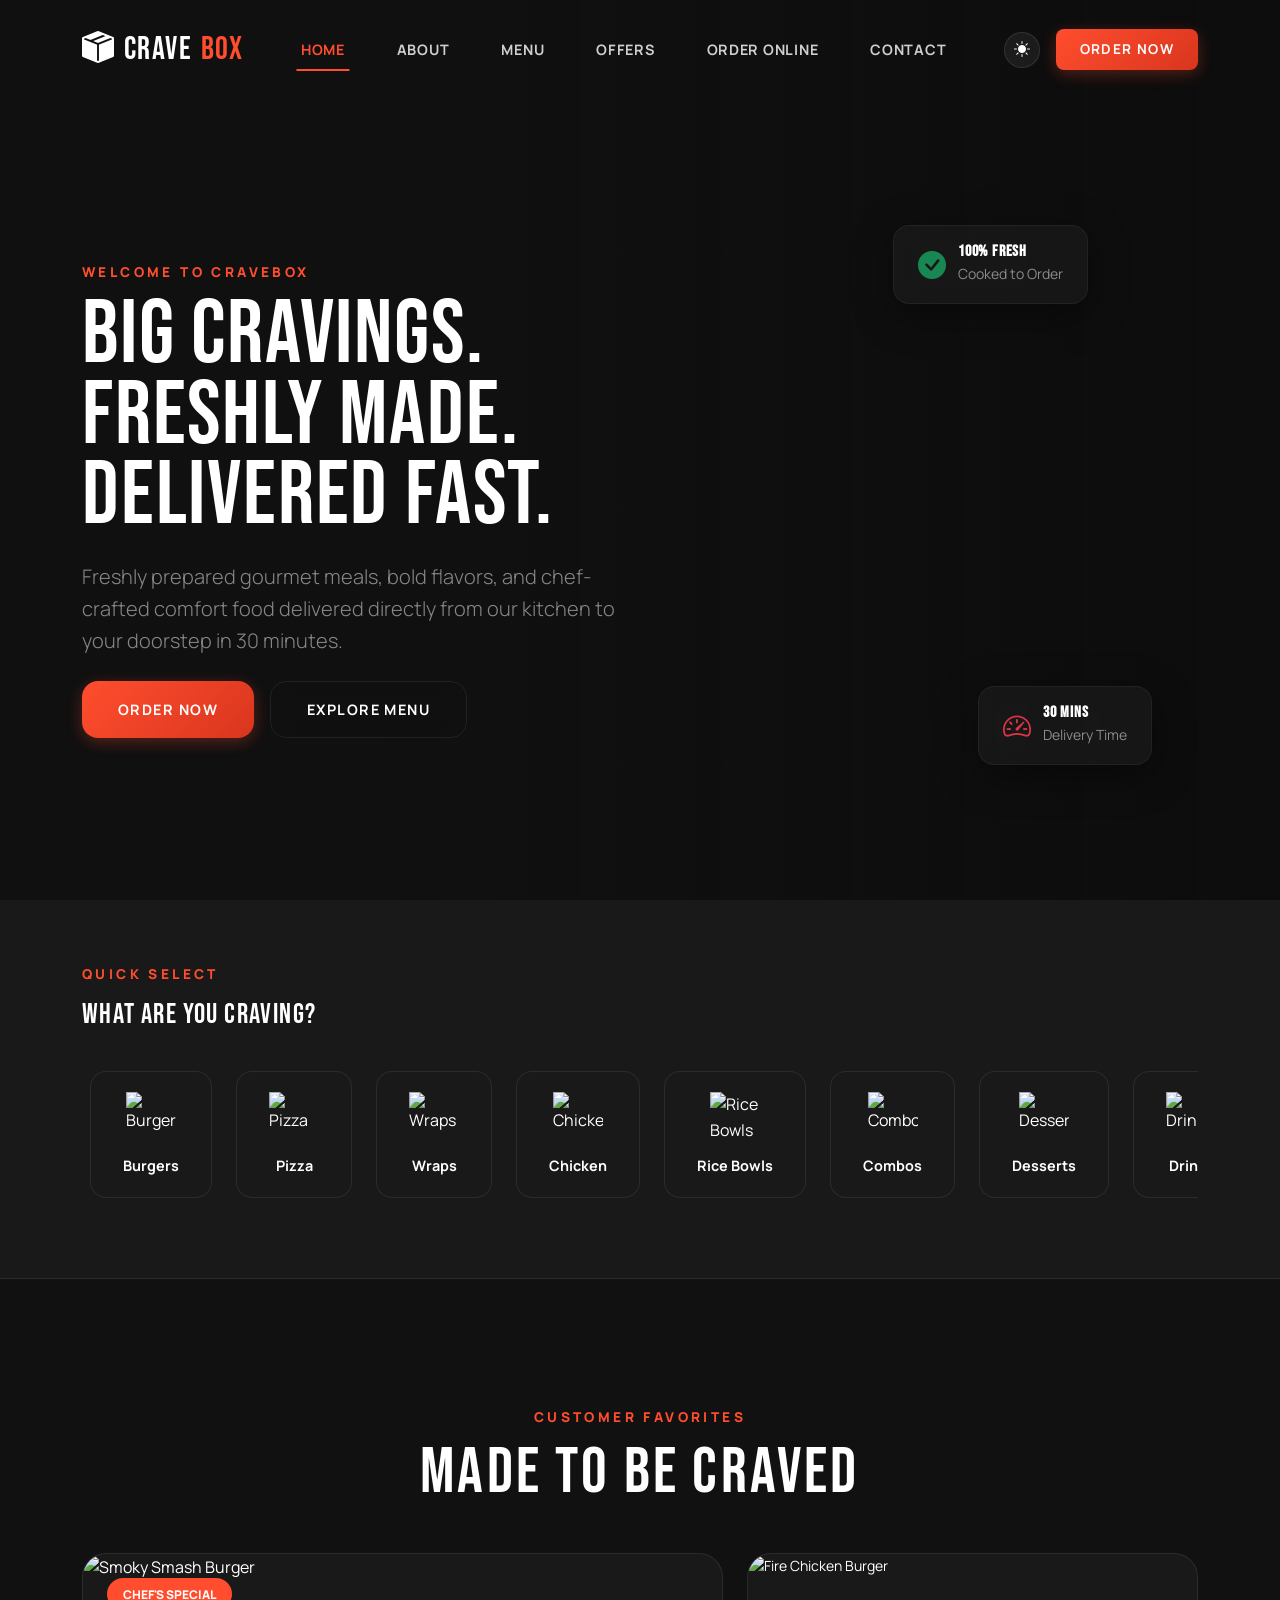
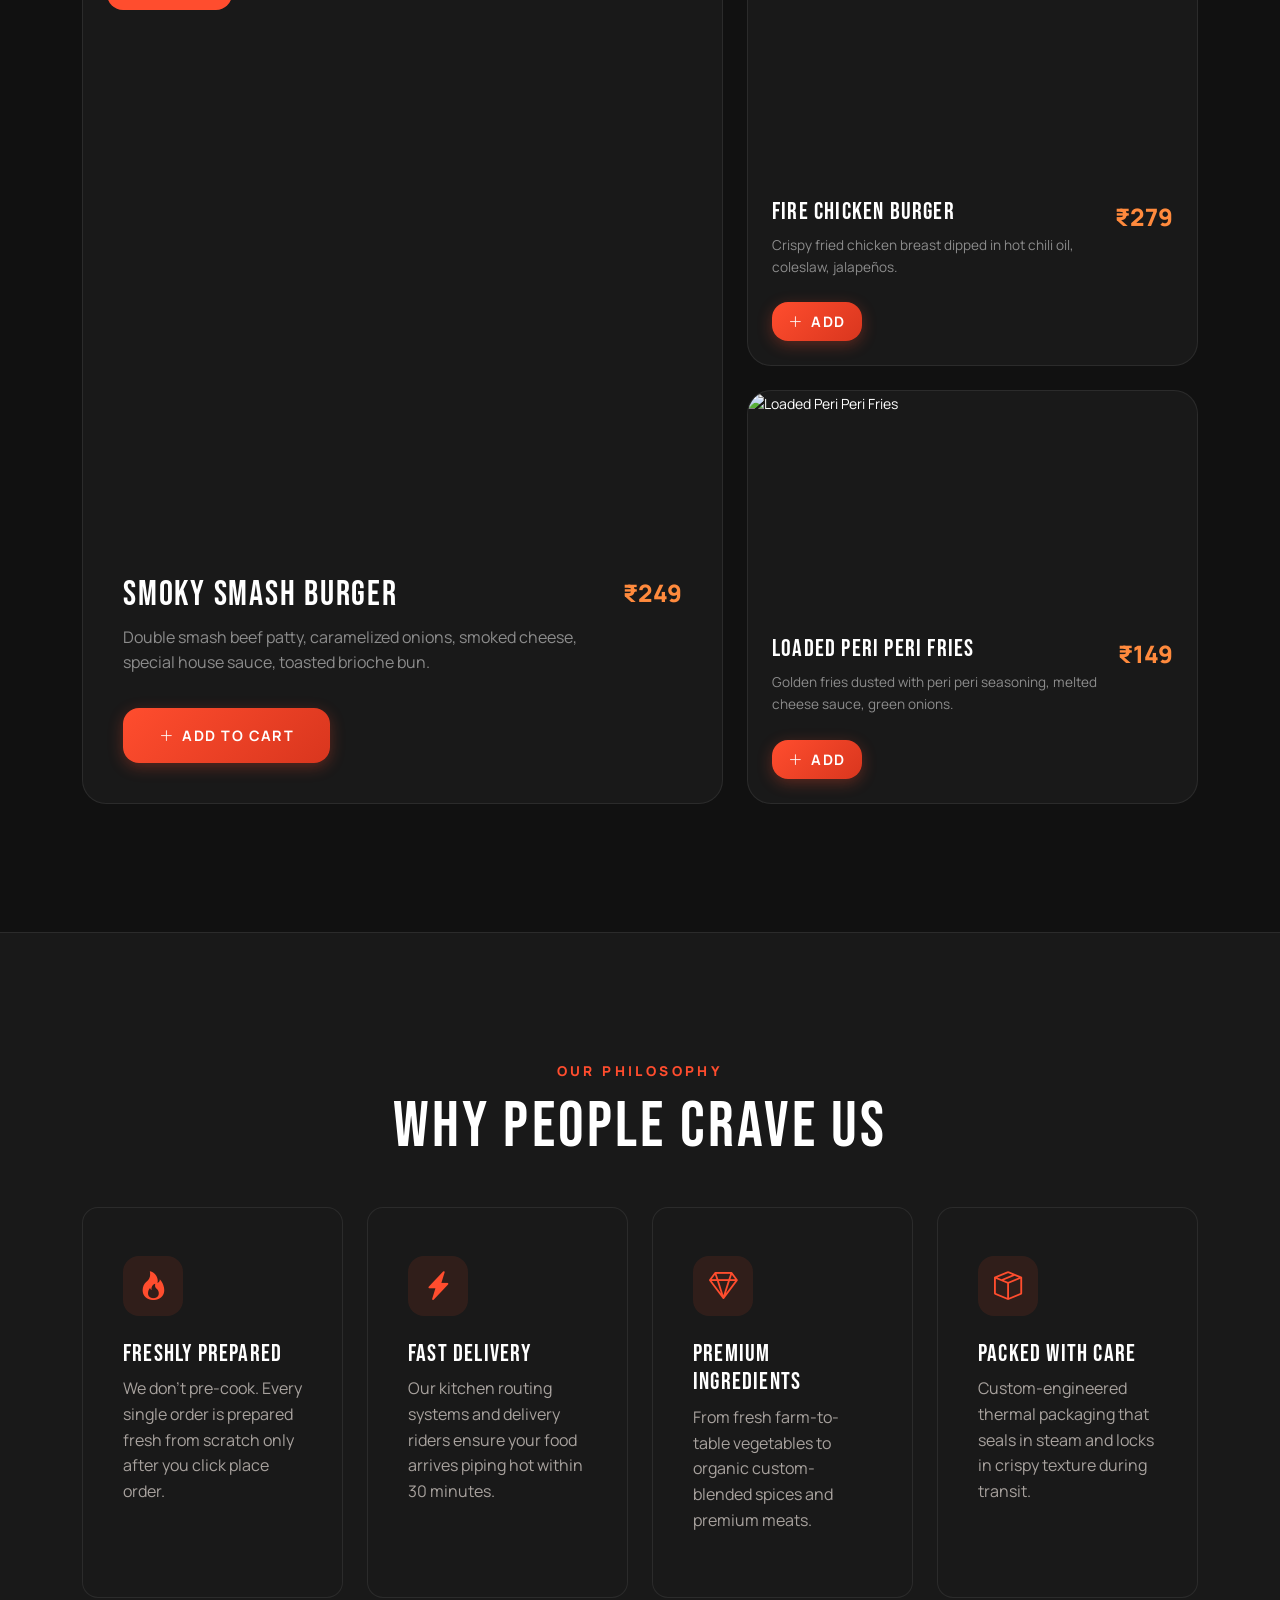
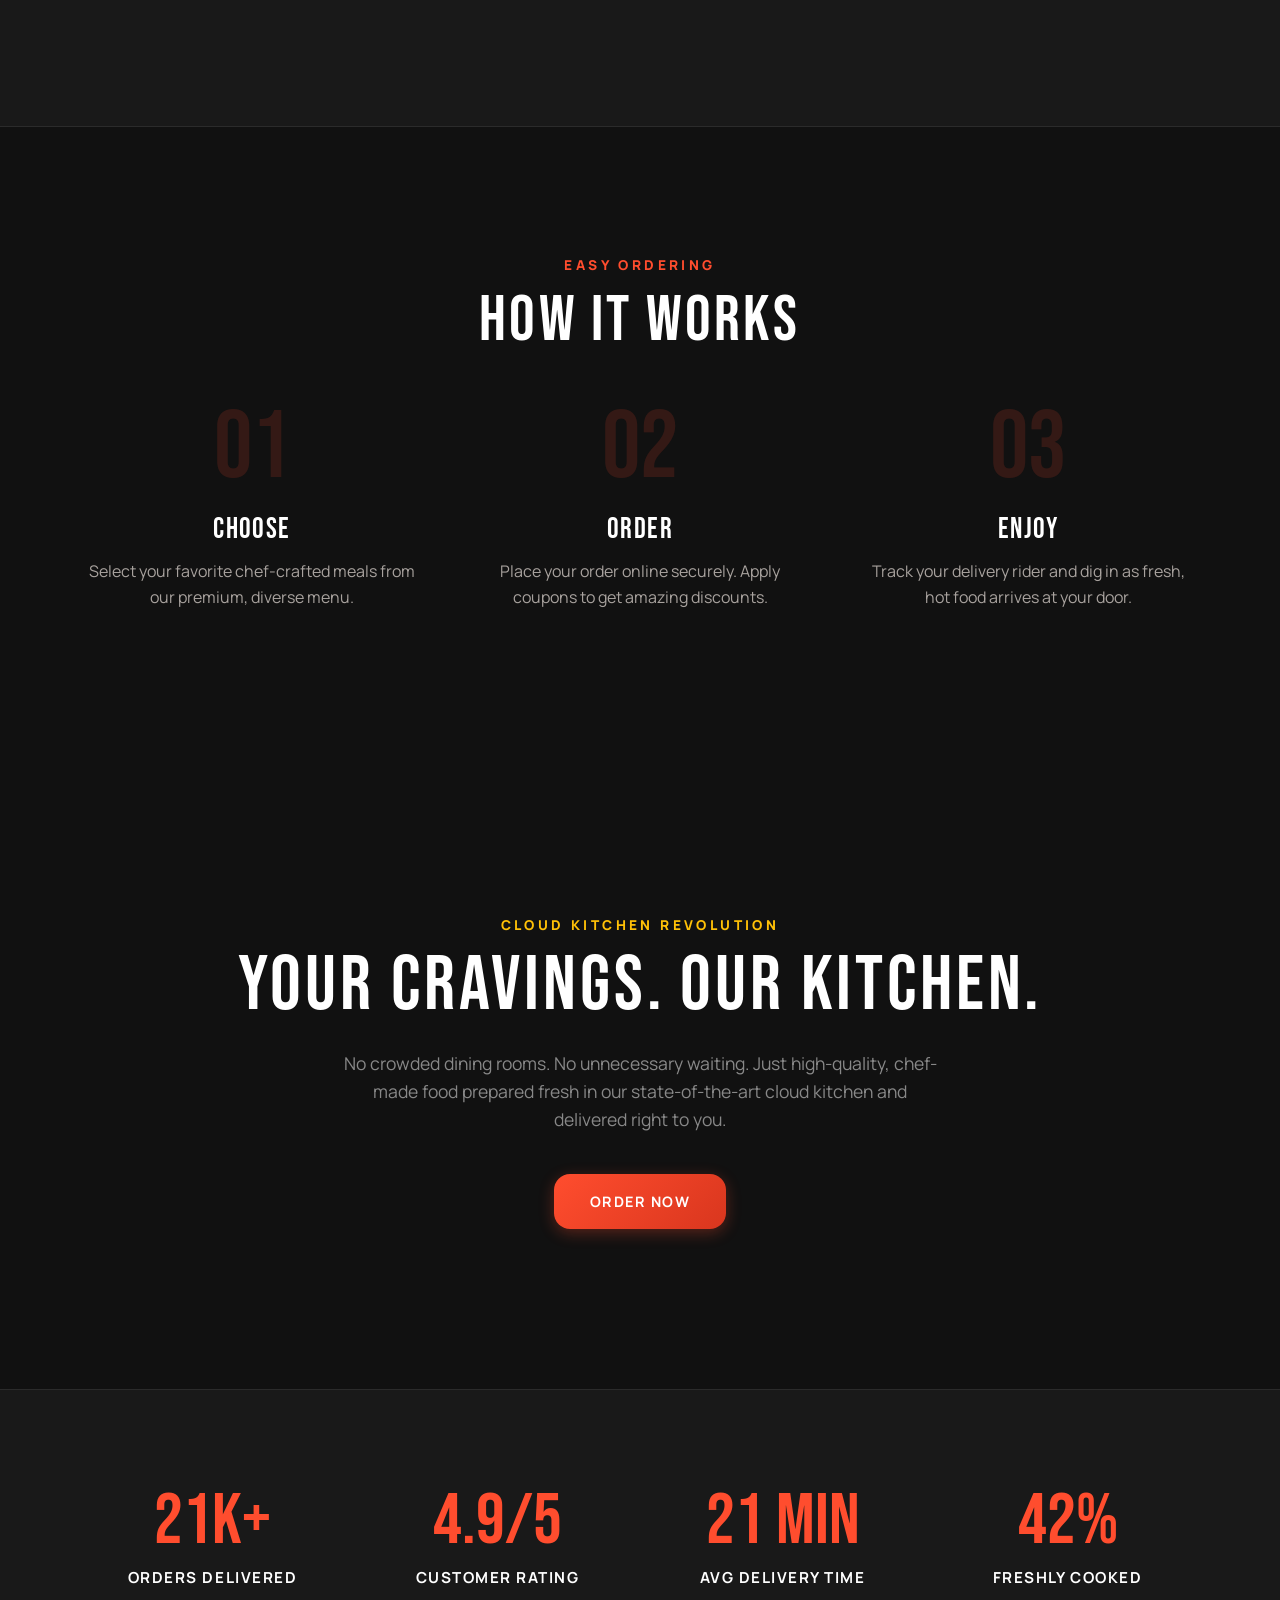
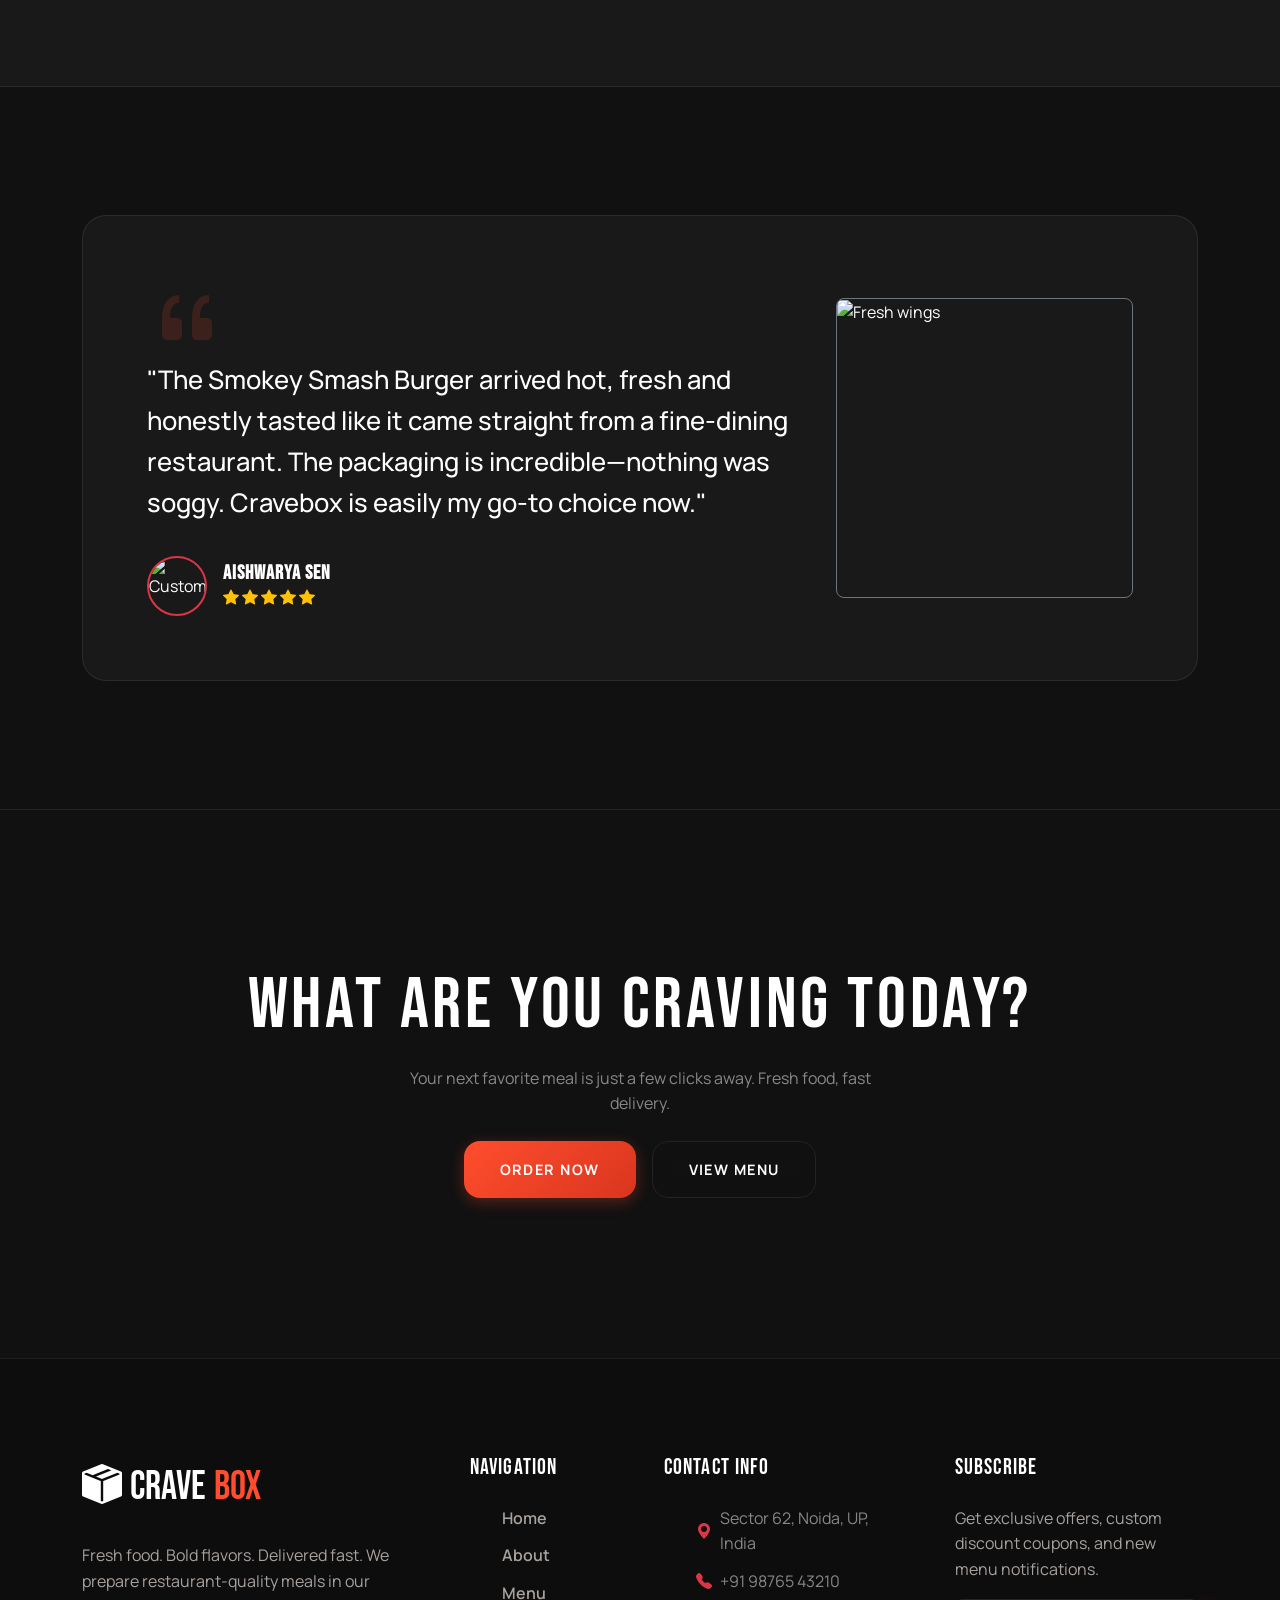
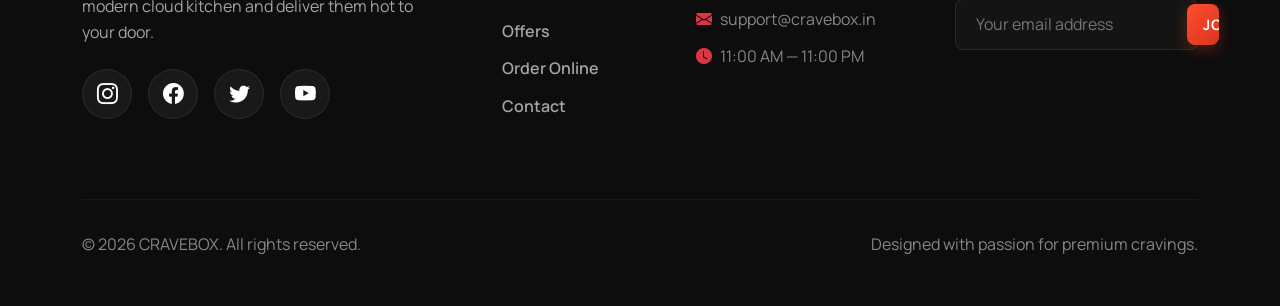
==== index.html @ debc44a4 "Initial commit - Premium Cloud Kitchen Website (Cravebox)" ====
<!DOCTYPE html>
<html lang="en">
<head>
  <meta charset="UTF-8">
  <meta name="viewport" content="width=device-width, initial-scale=1.0">
  <!-- SEO Tags -->
  <title>CRAVEBOX — Fresh Food. Fast Delivery.</title>
  <meta name="description" content="Premium Cloud Kitchen delivering restaurant-quality fresh burgers, pizza, wraps, rice bowls and desserts straight to your doorstep. Hot, fast, and satisfying.">
  <meta property="og:title" content="CRAVEBOX — Fresh Food. Fast Delivery.">
  <meta property="og:description" content="Gourmet comfort food freshly prepared in our cloud kitchen and delivered fast.">
  <meta property="og:type" content="website">

  <!-- Bootstrap 5 & Icons -->
  <link href="https://cdn.jsdelivr.net/npm/bootstrap@5.3.0/dist/css/bootstrap.min.css" rel="stylesheet">
  <link href="https://cdn.jsdelivr.net/npm/bootstrap-icons@1.10.5/font/bootstrap-icons.css" rel="stylesheet">

  <!-- Custom CSS -->
  <link rel="stylesheet" href="assets/css/style.css">
</head>
<body>

  <!-- Sticky Header -->
  <nav class="crave-navbar">
    <div class="container d-flex align-items-center justify-content-between">
      <a href="index.html" class="navbar-brand">
        <i class="bi bi-box-seam-fill"></i> CRAVE<span>BOX</span>
      </a>

      <!-- Desktop Nav -->
      <div class="nav-links-desktop d-none d-lg-flex align-items-center gap-4">
        <a href="index.html" class="nav-link active">Home</a>
        <a href="about.html" class="nav-link">About</a>
        <a href="menu.html" class="nav-link">Menu</a>
        <a href="offers.html" class="nav-link">Offers</a>
        <a href="orders.html" class="nav-link">Order Online</a>
        <a href="contact.html" class="nav-link">Contact</a>
      </div>

      <!-- Right Action CTA & Controls -->
      <div class="d-none d-lg-flex align-items-center gap-3">
        <div class="controls-container">
          <button class="control-btn theme-toggle-btn" title="Toggle Theme"><i class="bi bi-sun-fill"></i></button>
        </div>
        <a href="orders.html" class="btn-crave btn-crave-primary py-2 px-4">
          ORDER NOW <span class="badge bg-white text-danger ms-2 desktop-cart-count" style="display:none; font-size:0.75rem;">0</span>
        </a>
      </div>

      <!-- Hamburger Button (Mobile) -->
      <button class="hamburger-btn" aria-label="Toggle Menu">
        <i class="bi bi-list"></i>
      </button>
    </div>
  </nav>

  <!-- Mobile Offcanvas Menu -->
  <div class="crave-offcanvas">
    <div class="crave-offcanvas-header">
      <a href="index.html" class="navbar-brand">
        <i class="bi bi-box-seam-fill"></i> CRAVE<span>BOX</span>
      </a>
      <button class="crave-offcanvas-close"><i class="bi bi-x-lg"></i></button>
    </div>
    <ul class="crave-offcanvas-nav">
      <li><a href="index.html" class="nav-link active">Home</a></li>
      <li><a href="about.html" class="nav-link">About</a></li>
      <li><a href="menu.html" class="nav-link">Menu</a></li>
      <li><a href="offers.html" class="nav-link">Offers</a></li>
      <li><a href="orders.html" class="nav-link">Order Online</a></li>
      <li><a href="contact.html" class="nav-link">Contact</a></li>
    </ul>
    <div class="crave-offcanvas-footer">
      <div class="controls-container justify-content-center">
        <button class="control-btn theme-toggle-btn"><i class="bi bi-sun-fill"></i></button>
      </div>
      <a href="orders.html" class="btn-crave btn-crave-primary w-100 text-center justify-content-center">ORDER NOW</a>
    </div>
  </div>

  <!-- Hero Section -->
  <section class="hero-section">
    <div class="hero-bg" style="background-image: url('https://images.unsplash.com/photo-1504674900247-0877df9cc836?auto=format&fit=crop&w=1600&q=80');"></div>
    <div class="hero-overlay"></div>
    <div class="container hero-content">
      <div class="row align-items-center">
        <div class="col-lg-7 text-start">
          <span class="eyebrow fade-up-element animated">Welcome to Cravebox</span>
          <h1 class="hero-title text-white fade-up-element animated" style="animation-delay: 0.1s;">
            BIG CRAVINGS.<br>FRESHLY MADE.<br>DELIVERED FAST.
          </h1>
          <p class="lead text-white-50 my-4 fade-up-element animated" style="max-width: 550px; animation-delay: 0.2s;">
            Freshly prepared gourmet meals, bold flavors, and chef-crafted comfort food delivered directly from our kitchen to your doorstep in 30 minutes.
          </p>
          <div class="d-flex flex-wrap gap-3 fade-up-element animated" style="animation-delay: 0.3s;">
            <a href="orders.html" class="btn-crave btn-crave-primary">ORDER NOW</a>
            <a href="menu.html" class="btn-crave btn-crave-secondary">EXPLORE MENU</a>
          </div>
        </div>
      </div>
    </div>

    <!-- Floating Badges -->
    <div class="floating-badge badge-delivery d-none d-md-flex">
      <i class="bi bi-speedometer2 text-danger fs-3"></i>
      <div>
        <h6 class="m-0 text-white fw-bold">30 MINS</h6>
        <small class="text-white-50">Delivery Time</small>
      </div>
    </div>
    <div class="floating-badge badge-order d-none d-md-flex">
      <i class="bi bi-check-circle-fill text-success fs-3"></i>
      <div>
        <h6 class="m-0 text-white fw-bold">100% FRESH</h6>
        <small class="text-white-50">Cooked to Order</small>
      </div>
    </div>
  </section>

  <!-- Quick Order Categories -->
  <section class="category-section">
    <div class="container">
      <div class="d-flex justify-content-between align-items-end mb-4">
        <div>
          <span class="eyebrow">Quick Select</span>
          <h2 class="h3 m-0">What are you craving?</h2>
        </div>
      </div>
      <div class="category-scroll">
        <a href="menu.html" class="category-card">
          <img src="https://images.unsplash.com/photo-1568901346375-23c9450c58cd?auto=format&fit=crop&w=80&h=80&q=80" alt="Burgers">
          <span>Burgers</span>
        </a>
        <a href="menu.html" class="category-card">
          <img src="https://images.unsplash.com/photo-1513104890138-7c749659a591?auto=format&fit=crop&w=80&h=80&q=80" alt="Pizza">
          <span>Pizza</span>
        </a>
        <a href="menu.html" class="category-card">
          <img src="https://images.unsplash.com/photo-1626700051175-6518c4793f4f?auto=format&fit=crop&w=80&h=80&q=80" alt="Wraps">
          <span>Wraps</span>
        </a>
        <a href="menu.html" class="category-card">
          <img src="https://images.unsplash.com/photo-1626082927389-6cd097cdc6ec?auto=format&fit=crop&w=80&h=80&q=80" alt="Chicken">
          <span>Chicken</span>
        </a>
        <a href="menu.html" class="category-card">
          <img src="https://images.unsplash.com/photo-1512621776951-a57141f2eefd?auto=format&fit=crop&w=80&h=80&q=80" alt="Rice Bowls">
          <span>Rice Bowls</span>
        </a>
        <a href="menu.html" class="category-card">
          <img src="https://images.unsplash.com/photo-1606787366850-de6330128bfc?auto=format&fit=crop&w=80&h=80&q=80" alt="Combos">
          <span>Combos</span>
        </a>
        <a href="menu.html" class="category-card">
          <img src="https://images.unsplash.com/photo-1606313564200-e75d5e30476c?auto=format&fit=crop&w=80&h=80&q=80" alt="Desserts">
          <span>Desserts</span>
        </a>
        <a href="menu.html" class="category-card">
          <img src="https://images.unsplash.com/photo-1513558161293-cdaf765ed2fd?auto=format&fit=crop&w=80&h=80&q=80" alt="Drinks">
          <span>Drinks</span>
        </a>
      </div>
    </div>
  </section>

  <!-- Signature Picks (Asymmetric Layout) -->
  <section class="editorial-section">
    <div class="container">
      <div class="text-center mb-5">
        <span class="eyebrow">Customer Favorites</span>
        <h2 class="section-title">MADE TO BE CRAVED</h2>
      </div>

      <div class="row g-4 align-items-stretch">
        <!-- Asymmetric Large Item -->
        <div class="col-lg-7">
          <div class="featured-card featured-card-large fade-up-element">
            <span class="featured-badge">Chef's Special</span>
            <div class="featured-card-img-wrapper">
              <img src="https://images.unsplash.com/photo-1568901346375-23c9450c58cd?auto=format&fit=crop&w=1000&q=80" alt="Smoky Smash Burger">
            </div>
            <div class="featured-card-content">
              <div class="d-flex justify-content-between align-items-start">
                <div>
                  <h3 class="featured-card-title text-white">Smoky Smash Burger</h3>
                  <p class="text-white-50">Double smash beef patty, caramelized onions, smoked cheese, special house sauce, toasted brioche bun.</p>
                </div>
                <div class="featured-card-price text-end">₹249</div>
              </div>
              <button onclick="addToCart('smash-burger', 'Smoky Smash Burger', 249, 'https://images.unsplash.com/photo-1568901346375-23c9450c58cd?auto=format&fit=crop&w=150&q=80')" class="btn-crave btn-crave-primary mt-3 btn-add-cart" data-id="smash-burger">
                <i class="bi bi-plus-lg"></i> ADD TO CART
              </button>
            </div>
          </div>
        </div>

        <!-- Two Smaller Items side column -->
        <div class="col-lg-5 d-flex flex-column gap-4">
          <!-- Item 2 -->
          <div class="featured-card fade-up-element">
            <div class="featured-card-img-wrapper small">
              <img src="https://images.unsplash.com/photo-1625813506062-0aeb1d7a094b?auto=format&fit=crop&w=600&q=80" alt="Fire Chicken Burger">
            </div>
            <div class="featured-card-content small">
              <div class="d-flex justify-content-between align-items-start">
                <div>
                  <h4 class="featured-card-title text-white fs-4">Fire Chicken Burger</h4>
                  <p class="text-white-50" style="font-size: 0.85rem;">Crispy fried chicken breast dipped in hot chili oil, coleslaw, jalapeños.</p>
                </div>
                <div class="featured-card-price">₹279</div>
              </div>
              <button onclick="addToCart('fire-burger', 'Fire Chicken Burger', 279, 'https://images.unsplash.com/photo-1625813506062-0aeb1d7a094b?auto=format&fit=crop&w=150&q=80')" class="btn-crave btn-crave-primary mt-2 py-2 px-3 btn-add-cart" data-id="fire-burger">
                <i class="bi bi-plus-lg"></i> ADD
              </button>
            </div>
          </div>

          <!-- Item 3 -->
          <div class="featured-card fade-up-element">
            <div class="featured-card-img-wrapper small">
              <img src="https://images.unsplash.com/photo-1573080496219-bb080dd4f877?auto=format&fit=crop&w=600&q=80" alt="Loaded Peri Peri Fries">
            </div>
            <div class="featured-card-content small">
              <div class="d-flex justify-content-between align-items-start">
                <div>
                  <h4 class="featured-card-title text-white fs-4">Loaded Peri Peri Fries</h4>
                  <p class="text-white-50" style="font-size: 0.85rem;">Golden fries dusted with peri peri seasoning, melted cheese sauce, green onions.</p>
                </div>
                <div class="featured-card-price">₹149</div>
              </div>
              <button onclick="addToCart('peri-fries', 'Loaded Peri Peri Fries', 149, 'https://images.unsplash.com/photo-1573080496219-bb080dd4f877?auto=format&fit=crop&w=150&q=80')" class="btn-crave btn-crave-primary mt-2 py-2 px-3 btn-add-cart" data-id="peri-fries">
                <i class="bi bi-plus-lg"></i> ADD
              </button>
            </div>
          </div>
        </div>
      </div>
    </div>
  </section>

  <!-- Why Cravebox Section -->
  <section class="feature-section">
    <div class="container">
      <div class="text-center mb-5">
        <span class="eyebrow">Our Philosophy</span>
        <h2 class="section-title">WHY PEOPLE CRAVE US</h2>
      </div>

      <div class="row g-4 stagger-container">
        <!-- Feature 1 -->
        <div class="col-md-6 col-lg-3">
          <div class="feature-block">
            <div class="feature-icon-wrapper">
              <i class="bi bi-fire"></i>
            </div>
            <h3 class="h4 text-white">Freshly Prepared</h3>
            <p>We don't pre-cook. Every single order is prepared fresh from scratch only after you click place order.</p>
          </div>
        </div>

        <!-- Feature 2 -->
        <div class="col-md-6 col-lg-3">
          <div class="feature-block">
            <div class="feature-icon-wrapper">
              <i class="bi bi-lightning-charge-fill"></i>
            </div>
            <h3 class="h4 text-white">Fast Delivery</h3>
            <p>Our kitchen routing systems and delivery riders ensure your food arrives piping hot within 30 minutes.</p>
          </div>
        </div>

        <!-- Feature 3 -->
        <div class="col-md-6 col-lg-3">
          <div class="feature-block">
            <div class="feature-icon-wrapper">
              <i class="bi bi-gem"></i>
            </div>
            <h3 class="h4 text-white">Premium Ingredients</h3>
            <p>From fresh farm-to-table vegetables to organic custom-blended spices and premium meats.</p>
          </div>
        </div>

        <!-- Feature 4 -->
        <div class="col-md-6 col-lg-3">
          <div class="feature-block">
            <div class="feature-icon-wrapper">
              <i class="bi bi-box-seam"></i>
            </div>
            <h3 class="h4 text-white">Packed With Care</h3>
            <p>Custom-engineered thermal packaging that seals in steam and locks in crispy texture during transit.</p>
          </div>
        </div>
      </div>
    </div>
  </section>

  <!-- How It Works Section -->
  <section class="steps-section">
    <div class="container text-center">
      <span class="eyebrow">Easy Ordering</span>
      <h2 class="section-title mb-5">HOW IT WORKS</h2>

      <div class="row g-5 stagger-container">
        <div class="col-md-4">
          <div class="step-card">
            <div class="step-number">01</div>
            <h3 class="text-white">Choose</h3>
            <p>Select your favorite chef-crafted meals from our premium, diverse menu.</p>
          </div>
        </div>

        <div class="col-md-4">
          <div class="step-card">
            <div class="step-number">02</div>
            <h3 class="text-white">Order</h3>
            <p>Place your order online securely. Apply coupons to get amazing discounts.</p>
          </div>
        </div>

        <div class="col-md-4">
          <div class="step-card">
            <div class="step-number">03</div>
            <h3 class="text-white">Enjoy</h3>
            <p>Track your delivery rider and dig in as fresh, hot food arrives at your door.</p>
          </div>
        </div>
      </div>
    </div>
  </section>

  <!-- Food Experience (Cinematic Parallax) -->
  <section class="cta-banner" style="background-image: url('https://images.unsplash.com/photo-1556910103-1c02745aae4d?auto=format&fit=crop&w=1600&q=80');">
    <div class="container cta-banner-content">
      <span class="eyebrow text-warning">Cloud Kitchen Revolution</span>
      <h2 class="display-font text-white" style="font-size: clamp(3rem, 6vw, 5rem); line-height: 1;">YOUR CRAVINGS. OUR KITCHEN.</h2>
      <p class="mx-auto text-white-50 my-4" style="max-width: 600px; font-size: 1.1rem;">
        No crowded dining rooms. No unnecessary waiting. Just high-quality, chef-made food prepared fresh in our state-of-the-art cloud kitchen and delivered right to you.
      </p>
      <a href="orders.html" class="btn-crave btn-crave-primary mt-3">ORDER NOW</a>
    </div>
  </section>

  <!-- Live Stats -->
  <section class="stats-section">
    <div class="container">
      <div class="row g-4 stagger-container">
        <div class="col-6 col-lg-3">
          <div class="stat-box">
            <div class="stat-number" data-target="25" data-suffix="K+">0</div>
            <div class="stat-label">Orders Delivered</div>
          </div>
        </div>
        <div class="col-6 col-lg-3">
          <div class="stat-box">
            <div class="stat-number" data-target="4.9" data-suffix="/5">0</div>
            <div class="stat-label">Customer Rating</div>
          </div>
        </div>
        <div class="col-6 col-lg-3">
          <div class="stat-box">
            <div class="stat-number" data-target="30" data-suffix=" MIN">0</div>
            <div class="stat-label">Avg Delivery Time</div>
          </div>
        </div>
        <div class="col-6 col-lg-3">
          <div class="stat-box">
            <div class="stat-number" data-target="100" data-suffix="%">0</div>
            <div class="stat-label">Freshly Cooked</div>
          </div>
        </div>
      </div>
    </div>
  </section>

  <!-- Editorial Customer Testimonial -->
  <section class="testimonial-section">
    <div class="container">
      <div class="testimonial-container fade-up-element">
        <div class="row align-items-center g-5">
          <div class="col-lg-8">
            <i class="bi bi-quote quote-icon"></i>
            <blockquote class="testimonial-text text-white">
              "The Smokey Smash Burger arrived hot, fresh and honestly tasted like it came straight from a fine-dining restaurant. The packaging is incredible—nothing was soggy. Cravebox is easily my go-to choice now."
            </blockquote>
            <div class="d-flex align-items-center gap-3">
              <img src="https://images.unsplash.com/photo-1534528741775-53994a69daeb?auto=format&fit=crop&w=80&h=80&q=80" alt="Customer" class="rounded-circle border border-danger border-2" style="width: 60px; height: 60px; object-fit: cover;">
              <div>
                <h5 class="m-0 text-white fw-bold">Aishwarya Sen</h5>
                <div class="text-warning">
                  <i class="bi bi-star-fill"></i>
                  <i class="bi bi-star-fill"></i>
                  <i class="bi bi-star-fill"></i>
                  <i class="bi bi-star-fill"></i>
                  <i class="bi bi-star-fill"></i>
                </div>
              </div>
            </div>
          </div>
          <div class="col-lg-4 d-none d-lg-block">
            <div class="rounded-3 overflow-hidden border border-secondary" style="height: 300px;">
              <img src="https://images.unsplash.com/photo-1626082927389-6cd097cdc6ec?auto=format&fit=crop&w=500&q=80" alt="Fresh wings" class="w-100 h-100" style="object-fit: cover;">
            </div>
          </div>
        </div>
      </div>
    </div>
  </section>

  <!-- Final CTA -->
  <section class="cta-banner" style="background-image: url('https://images.unsplash.com/photo-1513104890138-7c749659a591?auto=format&fit=crop&w=1600&q=80'); border-top: 1px solid var(--border-color);">
    <div class="container cta-banner-content">
      <h2 class="display-font text-white" style="font-size: clamp(2.5rem, 6vw, 4.5rem); line-height: 1;">WHAT ARE YOU CRAVING TODAY?</h2>
      <p class="mx-auto text-white-50 my-4" style="max-width: 500px;">
        Your next favorite meal is just a few clicks away. Fresh food, fast delivery.
      </p>
      <div class="d-flex justify-content-center gap-3">
        <a href="orders.html" class="btn-crave btn-crave-primary">ORDER NOW</a>
        <a href="menu.html" class="btn-crave btn-crave-secondary">VIEW MENU</a>
      </div>
    </div>
  </section>

  <!-- Premium Footer -->
  <footer class="crave-footer">
    <div class="container">
      <div class="row g-5">
        <div class="col-lg-4">
          <a href="index.html" class="footer-logo">
            <i class="bi bi-box-seam-fill"></i> CRAVE<span>BOX</span>
          </a>
          <p class="mb-4">
            Fresh food. Bold flavors. Delivered fast. We prepare restaurant-quality meals in our modern cloud kitchen and deliver them hot to your door.
          </p>
          <div class="contact-social-icons">
            <a href="#" aria-label="Instagram"><i class="bi bi-instagram"></i></a>
            <a href="#" aria-label="Facebook"><i class="bi bi-facebook"></i></a>
            <a href="#" aria-label="Twitter"><i class="bi bi-twitter"></i></a>
            <a href="#" aria-label="YouTube"><i class="bi bi-youtube"></i></a>
          </div>
        </div>

        <div class="col-md-6 col-lg-2">
          <h4 class="footer-link-heading">Navigation</h4>
          <ul class="footer-links-list">
            <li><a href="index.html">Home</a></li>
            <li><a href="about.html">About</a></li>
            <li><a href="menu.html">Menu</a></li>
            <li><a href="offers.html">Offers</a></li>
            <li><a href="orders.html">Order Online</a></li>
            <li><a href="contact.html">Contact</a></li>
          </ul>
        </div>

        <div class="col-md-6 col-lg-3">
          <h4 class="footer-link-heading">Contact Info</h4>
          <ul class="footer-links-list text-white-50">
            <li class="d-flex gap-2 align-items-center"><i class="bi bi-geo-alt-fill text-danger"></i> Sector 62, Noida, UP, India</li>
            <li class="d-flex gap-2 align-items-center"><i class="bi bi-telephone-fill text-danger"></i> +91 98765 43210</li>
            <li class="d-flex gap-2 align-items-center"><i class="bi bi-envelope-fill text-danger"></i> support@cravebox.in</li>
            <li class="d-flex gap-2 align-items-center"><i class="bi bi-clock-fill text-danger"></i> 11:00 AM — 11:00 PM</li>
          </ul>
        </div>

        <div class="col-lg-3">
          <h4 class="footer-link-heading">Subscribe</h4>
          <p class="mb-3">Get exclusive offers, custom discount coupons, and new menu notifications.</p>
          <form class="newsletter-form">
            <input type="email" placeholder="Your email address" required aria-label="Email Address">
            <button type="submit" class="btn-crave btn-crave-primary py-2 px-3">JOIN</button>
          </form>
        </div>
      </div>

      <div class="footer-bottom">
        <p class="m-0 text-white-50">&copy; <span id="current-year"></span> CRAVEBOX. All rights reserved.</p>
        <p class="m-0 text-white-50">Designed with passion for premium cravings.</p>
      </div>
    </div>
  </footer>

  <!-- Mobile Cart Badge Floating -->
  <a href="orders.html" class="mobile-cart-badge">
    <i class="bi bi-cart3"></i>
    <span class="mobile-cart-count">0</span>
  </a>

  <!-- Toast Container -->
  <div class="crave-toast"></div>

  <!-- Script Files -->
  <script src="https://cdn.jsdelivr.net/npm/bootstrap@5.3.0/dist/js/bootstrap.bundle.min.js"></script>
  <script src="assets/js/main.js"></script>
</body>
</html>
---- assets/css/style.css ----
@import url('https://fonts.googleapis.com/css2?family=Bebas+Neue&family=Manrope:wght@300;400;500;600;700;800&display=swap');

:root {
  /* Dark Theme Colors */
  --primary-bg: #111111;
  --secondary-bg: #191919;
  --accent-red: #FF4D2E;
  --deep-red: #D9361E;
  --warm-orange: #FF8A3D;
  --cream: #FFF4E6;
  --soft-beige: #E9DED0;
  --white: #FFFFFF;
  --muted-text: #A8A29E;
  --success-green: #35B86B;
  
  --font-headings: 'Bebas Neue', sans-serif;
  --font-body: 'Manrope', sans-serif;
  
  --transition: all 0.4s cubic-bezier(0.16, 1, 0.3, 1);
  --border-radius-sm: 8px;
  --border-radius: 16px;
  --border-radius-lg: 24px;
  --border-color: rgba(255, 255, 255, 0.08);
  --shadow: 0 10px 40px rgba(0, 0, 0, 0.4);
  --card-bg: var(--secondary-bg);
  --text-color: var(--white);
  --text-inverse: var(--primary-bg);
  --glass-bg: rgba(25, 25, 25, 0.85);
  --glass-border: rgba(255, 255, 255, 0.05);
  --btn-text-color: var(--white);
  --footer-bg: #0d0d0d;
}

/* Light Theme Overrides */
body.light-theme {
  --primary-bg: #FFF4E6; /* Cream background */
  --secondary-bg: #E9DED0; /* Soft Beige */
  --card-bg: #FFFFFF;
  --text-color: #111111;
  --muted-text: #5A5450;
  --border-color: rgba(0, 0, 0, 0.08);
  --glass-bg: rgba(255, 244, 230, 0.85);
  --glass-border: rgba(0, 0, 0, 0.06);
  --shadow: 0 10px 40px rgba(0, 0, 0, 0.06);
  --btn-text-color: var(--white);
  --footer-bg: #191919;
}

/* Reset & Base Styles */
* {
  box-sizing: border-box;
  margin: 0;
  padding: 0;
}

html, body {
  overflow-x: hidden;
}

body {
  font-family: var(--font-body);
  background-color: var(--primary-bg);
  color: var(--text-color);
  transition: background-color 0.5s ease, color 0.5s ease;
  line-height: 1.6;
}

/* Scrollbar Customization */
::-webkit-scrollbar {
  width: 8px;
}
::-webkit-scrollbar-track {
  background: var(--primary-bg);
}
::-webkit-scrollbar-thumb {
  background: var(--accent-red);
  border-radius: 4px;
}
::-webkit-scrollbar-thumb:hover {
  background: var(--deep-red);
}

/* Selection Color */
::selection {
  background-color: var(--accent-red);
  color: var(--white);
}

/* Typography */
h1, h2, h3, h4, h5, h6, .display-font {
  font-family: var(--font-headings);
  font-weight: 400;
  letter-spacing: 0.05em;
  text-transform: uppercase;
}

p {
  font-weight: 400;
  color: var(--muted-text);
}

/* Heading clamp styling */
.hero-title {
  font-size: clamp(3rem, 7vw, 6.5rem);
  line-height: 0.9;
  letter-spacing: 0.02em;
}

.section-title {
  font-size: clamp(2.5rem, 5vw, 4.5rem);
  line-height: 1;
  margin-bottom: 1.5rem;
}

.eyebrow {
  font-family: var(--font-body);
  font-weight: 800;
  font-size: 0.85rem;
  letter-spacing: 0.25em;
  color: var(--accent-red);
  text-transform: uppercase;
  display: block;
  margin-bottom: 0.75rem;
}

/* RTL Helpers */
[dir="rtl"] {
  text-align: right;
}
[dir="rtl"] .me-auto {
  margin-left: auto !important;
  margin-right: 0 !important;
}
[dir="rtl"] .ms-auto {
  margin-right: auto !important;
  margin-left: 0 !important;
}
[dir="rtl"] .text-end {
  text-align: left !important;
}
[dir="rtl"] .text-start {
  text-align: right !important;
}

/* Buttons */
.btn-crave {
  font-family: var(--font-body);
  font-weight: 700;
  font-size: 0.9rem;
  letter-spacing: 0.1em;
  text-transform: uppercase;
  padding: 1rem 2.25rem;
  border-radius: var(--border-radius);
  transition: var(--transition);
  position: relative;
  overflow: hidden;
  z-index: 1;
  border: none;
  cursor: pointer;
  display: inline-flex;
  align-items: center;
  gap: 0.5rem;
  text-decoration: none;
}

.btn-crave-primary {
  background: linear-gradient(135deg, var(--accent-red), var(--deep-red));
  color: var(--white);
  box-shadow: 0 4px 15px rgba(255, 77, 46, 0.3);
}

.btn-crave-primary:hover {
  transform: translateY(-3px);
  box-shadow: 0 8px 25px rgba(255, 77, 46, 0.5);
  color: var(--white);
}

.btn-crave-secondary {
  background: transparent;
  color: var(--text-color);
  border: 1px solid var(--border-color);
  backdrop-filter: blur(10px);
}

.btn-crave-secondary:hover {
  background: var(--text-color);
  color: var(--text-inverse);
  transform: translateY(-3px);
  border-color: var(--text-color);
}

.btn-crave-outline {
  background: transparent;
  color: var(--accent-red);
  border: 2px solid var(--accent-red);
}

.btn-crave-outline:hover {
  background: var(--accent-red);
  color: var(--white);
  transform: translateY(-3px);
  box-shadow: 0 8px 25px rgba(255, 77, 46, 0.4);
}

/* Header / Navbar */
.crave-navbar {
  position: fixed;
  top: 0;
  left: 0;
  width: 100%;
  z-index: 1000;
  padding: 1.5rem 0;
  transition: var(--transition);
  border-bottom: 1px solid transparent;
}

.crave-navbar.scrolled {
  background: var(--glass-bg);
  backdrop-filter: blur(20px);
  padding: 1rem 0;
  border-bottom: 1px solid var(--glass-border);
  box-shadow: var(--shadow);
}

.crave-navbar .navbar-brand {
  font-family: var(--font-headings);
  font-size: 2rem;
  letter-spacing: 0.05em;
  color: var(--white) !important;
  display: flex;
  align-items: center;
  gap: 0.5rem;
  text-decoration: none;
}

body.light-theme .crave-navbar.scrolled .navbar-brand {
  color: var(--text-color) !important;
}

.crave-navbar .navbar-brand span {
  color: var(--accent-red);
}

.crave-navbar .nav-link {
  font-family: var(--font-body);
  font-weight: 700;
  font-size: 0.85rem;
  letter-spacing: 0.05em;
  text-transform: uppercase;
  color: rgba(255, 255, 255, 0.8) !important;
  padding: 0.5rem 0.75rem !important;
  transition: var(--transition);
  position: relative;
  white-space: nowrap;
}

body.light-theme .crave-navbar.scrolled .nav-link {
  color: var(--text-color) !important;
}

.crave-navbar .nav-link:hover,
.crave-navbar .nav-link.active {
  color: var(--accent-red) !important;
}

.crave-navbar .nav-link::after {
  content: '';
  position: absolute;
  bottom: -2px;
  left: 50%;
  width: 0;
  height: 2px;
  background-color: var(--accent-red);
  transition: var(--transition);
  transform: translateX(-50%);
}

.crave-navbar .nav-link:hover::after,
.crave-navbar .nav-link.active::after {
  width: 70%;
}

.nav-links-desktop {
  gap: 0.5rem !important;
}

@media (min-width: 1200px) {
  .nav-links-desktop {
    gap: 1.25rem !important;
  }
  .crave-navbar .nav-link {
    font-size: 0.9rem;
    padding: 0.5rem 1rem !important;
  }
}

/* Custom header button padding override */
.crave-navbar .btn-crave {
  padding: 0.6rem 1.5rem !important;
  font-size: 0.85rem;
  border-radius: var(--border-radius-sm);
}

.crave-navbar .control-btn {
  background: rgba(255, 255, 255, 0.06);
  border: 1px solid rgba(255, 255, 255, 0.1);
  width: 36px;
  height: 36px;
}

body.light-theme .crave-navbar .control-btn {
  background: rgba(0, 0, 0, 0.05);
  border: 1px solid rgba(0, 0, 0, 0.1);
}

/* Hamburger Styles */
.hamburger-btn {
  background: transparent;
  border: none;
  color: var(--white);
  font-size: 2rem;
  cursor: pointer;
  display: none;
  align-items: center;
  justify-content: center;
  width: 40px;
  height: 40px;
  padding: 0;
  line-height: 1;
  transition: var(--transition);
}

body.light-theme .crave-navbar.scrolled .hamburger-btn {
  color: var(--text-color);
}

/* Offcanvas Sidebar Menu */
.crave-offcanvas {
  position: fixed;
  top: 0;
  right: -100%;
  width: 320px;
  height: 100vh;
  background: var(--secondary-bg);
  box-shadow: -10px 0 40px rgba(0,0,0,0.5);
  z-index: 1100;
  transition: right 0.4s cubic-bezier(0.16, 1, 0.3, 1);
  padding: 2.5rem 2rem;
  display: flex;
  flex-direction: column;
  border-left: 1px solid var(--border-color);
}

[dir="rtl"] .crave-offcanvas {
  right: auto;
  left: -100%;
  border-left: none;
  border-right: 1px solid var(--border-color);
  box-shadow: 10px 0 40px rgba(0,0,0,0.5);
  transition: left 0.4s cubic-bezier(0.16, 1, 0.3, 1);
}

.crave-offcanvas.open {
  right: 0;
}

[dir="rtl"] .crave-offcanvas.open {
  left: 0;
  right: auto;
}

.crave-offcanvas-header {
  display: flex;
  justify-content: space-between;
  align-items: center;
  margin-bottom: 3rem;
}

.crave-offcanvas-close {
  background: transparent;
  border: none;
  color: var(--text-color);
  font-size: 1.8rem;
  cursor: pointer;
  transition: var(--transition);
}

.crave-offcanvas-close:hover {
  color: var(--accent-red);
  transform: rotate(90deg);
}

.crave-offcanvas-nav {
  list-style: none;
  display: flex;
  flex-direction: column;
  gap: 1.5rem;
  margin-bottom: auto;
}

.crave-offcanvas-nav .nav-link {
  font-family: var(--font-headings);
  font-size: 2.2rem;
  color: var(--text-color) !important;
  text-decoration: none;
  transition: var(--transition);
}

.crave-offcanvas-nav .nav-link:hover,
.crave-offcanvas-nav .nav-link.active {
  color: var(--accent-red) !important;
  padding-left: 10px;
}

[dir="rtl"] .crave-offcanvas-nav .nav-link:hover,
[dir="rtl"] .crave-offcanvas-nav .nav-link.active {
  padding-left: 0;
  padding-right: 10px;
}

.crave-offcanvas-footer {
  display: flex;
  flex-direction: column;
  gap: 1.5rem;
}

/* Quick Controls (Theme & RTL Toggle) */
.controls-container {
  display: flex;
  gap: 1rem;
  align-items: center;
}

.control-btn {
  background: var(--primary-bg);
  border: 1px solid var(--border-color);
  color: var(--text-color);
  width: 40px;
  height: 40px;
  border-radius: 50%;
  display: flex;
  align-items: center;
  justify-content: center;
  cursor: pointer;
  transition: var(--transition);
}

.control-btn:hover {
  background: var(--accent-red);
  color: var(--white);
  border-color: var(--accent-red);
  transform: scale(1.1);
}

/* Overlay for Sidebar */
.offcanvas-overlay {
  position: fixed;
  top: 0;
  left: 0;
  width: 100vw;
  height: 100vh;
  background: rgba(0, 0, 0, 0.7);
  backdrop-filter: blur(5px);
  z-index: 1050;
  opacity: 0;
  visibility: hidden;
  transition: var(--transition);
}

.offcanvas-overlay.show {
  opacity: 1;
  visibility: visible;
}

/* Hero Section */
.hero-section {
  position: relative;
  min-height: 100vh;
  display: flex;
  align-items: center;
  overflow: hidden;
  padding-top: 100px;
  background-color: #0b0b0b;
}

.hero-bg {
  position: absolute;
  top: 0;
  left: 0;
  width: 100%;
  height: 100%;
  background-size: cover;
  background-position: center;
  transition: transform 10s ease;
  transform: scale(1.05);
}

.hero-section:hover .hero-bg {
  transform: scale(1.12);
}

.hero-overlay {
  position: absolute;
  top: 0;
  left: 0;
  width: 100%;
  height: 100%;
  background: linear-gradient(to right, rgba(17,17,17,0.95) 30%, rgba(17,17,17,0.7) 60%, rgba(17,17,17,0.3) 100%);
}

[dir="rtl"] .hero-overlay {
  background: linear-gradient(to left, rgba(17,17,17,0.95) 30%, rgba(17,17,17,0.7) 60%, rgba(17,17,17,0.3) 100%);
}

.hero-content {
  position: relative;
  z-index: 10;
}

.floating-badge {
  position: absolute;
  background: var(--glass-bg);
  backdrop-filter: blur(10px);
  border: 1px solid var(--glass-border);
  padding: 1rem 1.5rem;
  border-radius: var(--border-radius);
  display: flex;
  align-items: center;
  gap: 0.75rem;
  animation: float 4s ease-in-out infinite;
  box-shadow: var(--shadow);
}

@keyframes float {
  0%, 100% { transform: translateY(0); }
  50% { transform: translateY(-12px); }
}

.badge-delivery {
  bottom: 15%;
  right: 10%;
}

[dir="rtl"] .badge-delivery {
  left: 10%;
  right: auto;
}

.badge-order {
  top: 25%;
  right: 15%;
}

[dir="rtl"] .badge-order {
  left: 15%;
  right: auto;
}

/* Category Slider */
.category-section {
  padding: 4rem 0;
  background-color: var(--secondary-bg);
  position: relative;
  z-index: 10;
  border-bottom: 1px solid var(--border-color);
}

.category-scroll {
  display: flex;
  gap: 1.5rem;
  overflow-x: auto;
  padding: 1rem 0.5rem;
  scrollbar-width: none; /* Firefox */
}

.category-scroll::-webkit-scrollbar {
  display: none; /* Chrome/Safari */
}

.category-card {
  flex: 0 0 auto;
  background: var(--card-bg);
  border: 1px solid var(--border-color);
  border-radius: var(--border-radius);
  padding: 1.25rem 2rem;
  display: flex;
  flex-direction: column;
  align-items: center;
  gap: 0.75rem;
  cursor: pointer;
  transition: var(--transition);
  text-decoration: none;
  color: var(--text-color);
}

.category-card img {
  width: 50px;
  height: 50px;
  object-fit: contain;
  transition: var(--transition);
}

.category-card span {
  font-family: var(--font-body);
  font-weight: 700;
  font-size: 0.9rem;
}

.category-card:hover {
  background: var(--accent-red);
  border-color: var(--accent-red);
  transform: translateY(-8px);
}

.category-card:hover img {
  transform: scale(1.15) rotate(5deg);
}

.category-card:hover span {
  color: var(--white);
}

/* Editorial Foods Section - Asymmetric composition */
.editorial-section {
  padding: 8rem 0;
  background-color: var(--primary-bg);
}

.featured-card {
  background: var(--card-bg);
  border: 1px solid var(--border-color);
  border-radius: var(--border-radius-lg);
  overflow: hidden;
  position: relative;
  transition: var(--transition);
  height: 100%;
}

.featured-card-large {
  display: flex;
  flex-direction: column;
  justify-content: space-between;
}

.featured-card-img-wrapper {
  overflow: hidden;
  position: relative;
  height: 380px;
}

.featured-card-img-wrapper.small {
  height: 220px;
}

.featured-card img {
  width: 100%;
  height: 100%;
  object-fit: cover;
  transition: transform 0.8s cubic-bezier(0.16, 1, 0.3, 1);
}

.featured-card:hover img {
  transform: scale(1.08);
}

.featured-card-content {
  padding: 2.5rem;
}

.featured-card-content.small {
  padding: 1.5rem;
}

.featured-card-title {
  font-family: var(--font-headings);
  font-size: 2.2rem;
  margin-bottom: 0.5rem;
}

.featured-card-price {
  font-size: 1.5rem;
  color: var(--warm-orange);
  font-weight: 800;
  margin-bottom: 1rem;
}

.featured-badge {
  position: absolute;
  top: 1.5rem;
  left: 1.5rem;
  background: var(--accent-red);
  color: var(--white);
  padding: 0.4rem 1rem;
  border-radius: 50px;
  font-weight: 800;
  font-size: 0.75rem;
  z-index: 10;
  text-transform: uppercase;
}

[dir="rtl"] .featured-badge {
  left: auto;
  right: 1.5rem;
}

/* Feature/Why Choose Us Section */
.feature-section {
  padding: 8rem 0;
  background-color: var(--secondary-bg);
  border-top: 1px solid var(--border-color);
  border-bottom: 1px solid var(--border-color);
}

.feature-block {
  background: var(--card-bg);
  border: 1px solid var(--border-color);
  padding: 3rem 2.5rem;
  border-radius: var(--border-radius);
  transition: var(--transition);
  height: 100%;
  position: relative;
  overflow: hidden;
}

.feature-block::before {
  content: '';
  position: absolute;
  top: 0;
  left: 0;
  width: 100%;
  height: 4px;
  background: linear-gradient(to right, var(--accent-red), var(--warm-orange));
  transform: scaleX(0);
  transform-origin: left;
  transition: var(--transition);
}

[dir="rtl"] .feature-block::before {
  transform-origin: right;
}

.feature-block:hover {
  transform: translateY(-8px);
  box-shadow: var(--shadow);
}

.feature-block:hover::before {
  transform: scaleX(1);
}

.feature-icon-wrapper {
  width: 60px;
  height: 60px;
  border-radius: var(--border-radius);
  background: rgba(255, 77, 46, 0.1);
  display: flex;
  align-items: center;
  justify-content: center;
  font-size: 1.8rem;
  color: var(--accent-red);
  margin-bottom: 1.5rem;
  transition: var(--transition);
}

.feature-block:hover .feature-icon-wrapper {
  background: var(--accent-red);
  color: var(--white);
  transform: scale(1.1);
}

/* How It Works Steps */
.steps-section {
  padding: 8rem 0;
  background-color: var(--primary-bg);
  position: relative;
}

.step-card {
  text-align: center;
  position: relative;
  z-index: 5;
}

.step-number {
  font-family: var(--font-headings);
  font-size: 6rem;
  line-height: 1;
  color: rgba(255, 77, 46, 0.15);
  margin-bottom: 1rem;
  transition: var(--transition);
}

.step-card:hover .step-number {
  color: var(--accent-red);
  transform: scale(1.1);
}

.step-card h3 {
  font-size: 1.8rem;
  margin-bottom: 0.75rem;
}

/* Stats Section */
.stats-section {
  padding: 6rem 0;
  background-color: var(--secondary-bg);
  border-top: 1px solid var(--border-color);
  border-bottom: 1px solid var(--border-color);
}

.stat-box {
  text-align: center;
}

.stat-number {
  font-family: var(--font-headings);
  font-size: clamp(3rem, 6vw, 4.5rem);
  line-height: 1;
  color: var(--accent-red);
  margin-bottom: 0.5rem;
}

.stat-label {
  font-weight: 700;
  font-size: 0.95rem;
  color: var(--text-color);
  text-transform: uppercase;
  letter-spacing: 0.1em;
}

/* Testimonial Section */
.testimonial-section {
  padding: 8rem 0;
  background-color: var(--primary-bg);
}

.testimonial-container {
  background: var(--secondary-bg);
  border: 1px solid var(--border-color);
  border-radius: var(--border-radius-lg);
  padding: 4rem;
  position: relative;
}

.quote-icon {
  font-size: 5rem;
  color: rgba(255, 77, 46, 0.15);
  line-height: 1;
  margin-bottom: 1.5rem;
}

.testimonial-text {
  font-size: 1.6rem;
  font-weight: 500;
  line-height: 1.6;
  margin-bottom: 2rem;
  color: var(--text-color);
}

/* Large CTA banner */
.cta-banner {
  padding: 10rem 0;
  position: relative;
  background-size: cover;
  background-position: center;
  background-attachment: fixed;
  text-align: center;
}

.cta-banner::before {
  content: '';
  position: absolute;
  top: 0;
  left: 0;
  width: 100%;
  height: 100%;
  background: rgba(17, 17, 17, 0.85);
}

.cta-banner-content {
  position: relative;
  z-index: 10;
}

/* About Layout details */
.story-image-wrapper {
  position: relative;
  border-radius: var(--border-radius-lg);
  overflow: hidden;
  box-shadow: var(--shadow);
}

.story-image-wrapper img {
  width: 100%;
  height: 100%;
  object-fit: cover;
}

.story-badge {
  position: absolute;
  bottom: 2rem;
  left: 2rem;
  background: var(--accent-red);
  color: var(--white);
  padding: 1rem 2rem;
  border-radius: var(--border-radius);
  font-weight: 800;
  font-size: 1.2rem;
}

[dir="rtl"] .story-badge {
  left: auto;
  right: 2rem;
}

/* Philosophy Layout */
.philosophy-banner {
  padding: 7rem 0;
  background-color: var(--secondary-bg);
  border-top: 1px solid var(--border-color);
  border-bottom: 1px solid var(--border-color);
}

.philosophy-title {
  font-size: clamp(2.5rem, 6vw, 4.8rem);
  line-height: 1.1;
}

/* Kitchen Gallery */
.gallery-section {
  padding: 8rem 0;
}

.gallery-grid {
  display: grid;
  grid-template-columns: repeat(4, 1fr);
  grid-auto-rows: 250px;
  gap: 1.5rem;
}

.gallery-item {
  position: relative;
  border-radius: var(--border-radius);
  overflow: hidden;
  transition: var(--transition);
}

.gallery-item img {
  width: 100%;
  height: 100%;
  object-fit: cover;
  transition: var(--transition);
}

.gallery-item:hover img {
  transform: scale(1.08);
}

.gallery-item-wide {
  grid-column: span 2;
}

.gallery-item-tall {
  grid-row: span 2;
}

@media (max-width: 768px) {
  .gallery-grid {
    grid-template-columns: repeat(2, 1fr);
    grid-auto-rows: 200px;
  }
  .gallery-item-wide {
    grid-column: span 2;
  }
  .gallery-item-tall {
    grid-row: span 1;
  }
}

/* Menu Page Styles */
.menu-filter-container {
  display: flex;
  justify-content: center;
  flex-wrap: wrap;
  gap: 0.75rem;
  margin-bottom: 4rem;
}

.filter-chip {
  background: var(--secondary-bg);
  border: 1px solid var(--border-color);
  color: var(--text-color);
  font-family: var(--font-body);
  font-weight: 700;
  font-size: 0.9rem;
  text-transform: uppercase;
  padding: 0.75rem 1.5rem;
  border-radius: 50px;
  cursor: pointer;
  transition: var(--transition);
}

.filter-chip:hover,
.filter-chip.active {
  background: var(--accent-red);
  color: var(--white);
  border-color: var(--accent-red);
  transform: translateY(-2px);
}

.menu-grid {
  margin-bottom: 6rem;
}

.food-card {
  background: var(--card-bg);
  border: 1px solid var(--border-color);
  border-radius: var(--border-radius);
  overflow: hidden;
  transition: var(--transition);
  display: flex;
  flex-direction: column;
  height: 100%;
}

.food-card:hover {
  transform: translateY(-8px);
  box-shadow: var(--shadow);
  border-color: rgba(255, 77, 46, 0.3);
}

.food-img-wrapper {
  height: 240px;
  overflow: hidden;
  position: relative;
}

.food-card img {
  width: 100%;
  height: 100%;
  object-fit: cover;
  transition: transform 0.8s ease;
}

.food-card:hover img {
  transform: scale(1.08);
}

.food-meta {
  position: absolute;
  top: 1rem;
  right: 1rem;
  display: flex;
  gap: 0.5rem;
  z-index: 10;
}

[dir="rtl"] .food-meta {
  right: auto;
  left: 1rem;
}

.meta-badge {
  width: 32px;
  height: 32px;
  border-radius: 50%;
  display: flex;
  align-items: center;
  justify-content: center;
  font-size: 0.85rem;
  box-shadow: 0 4px 10px rgba(0,0,0,0.3);
}

.badge-veg {
  background: #35B86B;
  color: white;
}

.badge-spicy {
  background: var(--accent-red);
  color: white;
}

.food-details {
  padding: 2rem;
  display: flex;
  flex-direction: column;
  flex-grow: 1;
}

.food-name {
  font-family: var(--font-headings);
  font-size: 1.8rem;
  margin-bottom: 0.5rem;
  color: var(--text-color);
}

.food-desc {
  font-size: 0.9rem;
  margin-bottom: 1.5rem;
  flex-grow: 1;
}

.food-footer {
  display: flex;
  justify-content: space-between;
  align-items: center;
  margin-top: auto;
}

.food-price {
  font-size: 1.4rem;
  font-weight: 800;
  color: var(--warm-orange);
}

.btn-add-cart:not(.btn-crave) {
  background: var(--primary-bg);
  border: 1px solid var(--border-color);
  color: var(--text-color);
  width: 44px;
  height: 44px;
  border-radius: 50%;
  display: flex;
  align-items: center;
  justify-content: center;
  cursor: pointer;
  transition: var(--transition);
}

.btn-add-cart:not(.btn-crave):hover {
  background: var(--accent-red);
  color: var(--white);
  border-color: var(--accent-red);
  transform: scale(1.1);
}

/* Featured Signature Plate */
.featured-signature-section {
  background-color: var(--secondary-bg);
  border-top: 1px solid var(--border-color);
  border-bottom: 1px solid var(--border-color);
  padding: 8rem 0;
}

.signature-badge {
  display: inline-block;
  background: rgba(255, 77, 46, 0.1);
  color: var(--accent-red);
  border: 1px solid rgba(255, 77, 46, 0.2);
  padding: 0.5rem 1rem;
  border-radius: 50px;
  font-weight: 800;
  font-size: 0.8rem;
  letter-spacing: 0.15em;
  margin-bottom: 1.5rem;
  text-transform: uppercase;
}

/* Offers & Promo */
.offer-card {
  background: var(--card-bg);
  border: 1px solid var(--border-color);
  border-radius: var(--border-radius);
  overflow: hidden;
  transition: var(--transition);
  height: 100%;
}

.offer-card:hover {
  transform: translateY(-8px);
  box-shadow: var(--shadow);
  border-color: rgba(255, 138, 61, 0.3);
}

.offer-img-wrapper {
  height: 250px;
  position: relative;
  overflow: hidden;
}

.offer-card img {
  width: 100%;
  height: 100%;
  object-fit: cover;
  transition: transform 0.8s ease;
}

.offer-card:hover img {
  transform: scale(1.08);
}

.offer-tag {
  position: absolute;
  top: 1.5rem;
  left: 1.5rem;
  background: var(--warm-orange);
  color: var(--white);
  padding: 0.5rem 1.2rem;
  border-radius: var(--border-radius-sm);
  font-weight: 800;
  font-size: 1.1rem;
  font-family: var(--font-headings);
  box-shadow: 0 4px 15px rgba(255, 138, 61, 0.3);
}

[dir="rtl"] .offer-tag {
  left: auto;
  right: 1.5rem;
}

.offer-details {
  padding: 2.5rem;
}

.offer-title {
  font-family: var(--font-headings);
  font-size: 2rem;
  margin-bottom: 0.75rem;
}

.offer-valid {
  font-size: 0.8rem;
  color: var(--accent-red);
  font-weight: 700;
  text-transform: uppercase;
  letter-spacing: 0.05em;
  margin-bottom: 1.5rem;
}

/* Promo Form */
.promo-box {
  background: var(--secondary-bg);
  border: 1px solid var(--border-color);
  border-radius: var(--border-radius-lg);
  padding: 4rem;
  text-align: center;
}

.premium-input-group {
  display: flex;
  background: var(--primary-bg);
  border: 1px solid var(--border-color);
  border-radius: var(--border-radius);
  padding: 0.5rem;
  max-width: 550px;
  margin: 2rem auto 0;
  transition: var(--transition);
}

.premium-input-group:focus-within {
  border-color: var(--accent-red);
  box-shadow: 0 0 0 3px rgba(255, 77, 46, 0.15);
}

.premium-input-group input {
  flex-grow: 1;
  background: transparent;
  border: none;
  color: var(--text-color);
  font-family: var(--font-body);
  font-weight: 600;
  padding: 0.75rem 1.25rem;
}

.premium-input-group input:focus {
  outline: none;
}

.premium-input-group button {
  border-radius: var(--border-radius-sm);
}

/* Order Online Layout */
.order-layout-grid {
  display: grid;
  grid-template-columns: 2fr 1fr;
  gap: 2.5rem;
  margin-bottom: 8rem;
}

.order-layout-grid > * {
  min-width: 0;
}

@media (max-width: 991px) {
  .order-layout-grid {
    grid-template-columns: 1fr;
  }
}

.order-categories-tabs {
  display: flex;
  gap: 0.5rem;
  overflow-x: auto;
  padding-bottom: 1rem;
  margin-bottom: 2rem;
  scrollbar-width: none;
}

.order-categories-tabs::-webkit-scrollbar {
  display: none;
}

.order-tab {
  background: var(--secondary-bg);
  border: 1px solid var(--border-color);
  color: var(--text-color);
  padding: 0.75rem 1.5rem;
  border-radius: var(--border-radius-sm);
  font-weight: 700;
  white-space: nowrap;
  cursor: pointer;
  transition: var(--transition);
}

.order-tab.active {
  background: var(--accent-red);
  color: var(--white);
  border-color: var(--accent-red);
}

.order-item-list {
  display: flex;
  flex-direction: column;
  gap: 1.5rem;
}

.order-item-card {
  background: var(--card-bg);
  border: 1px solid var(--border-color);
  border-radius: var(--border-radius);
  padding: 1.5rem;
  display: flex;
  gap: 1.5rem;
  align-items: center;
  transition: var(--transition);
}

.order-item-card:hover {
  border-color: rgba(255, 77, 46, 0.2);
  transform: translateY(-2px);
}

.order-item-img {
  width: 110px;
  height: 110px;
  border-radius: var(--border-radius-sm);
  overflow: hidden;
  flex-shrink: 0;
}

.order-item-img img {
  width: 100%;
  height: 100%;
  object-fit: cover;
}

.order-item-details {
  flex-grow: 1;
}

.order-item-name {
  font-family: var(--font-headings);
  font-size: 1.7rem;
  margin-bottom: 0.25rem;
}

.order-item-desc {
  font-size: 0.85rem;
  margin-bottom: 0.75rem;
  display: -webkit-box;
  -webkit-line-clamp: 2;
  -webkit-box-orient: vertical;
  overflow: hidden;
}

.order-item-price {
  font-size: 1.3rem;
  font-weight: 800;
  color: var(--warm-orange);
}

.order-item-controls {
  display: flex;
  align-items: center;
  gap: 1rem;
}

.qty-control {
  display: flex;
  align-items: center;
  border: 1px solid var(--border-color);
  border-radius: 50px;
  padding: 0.25rem;
  background: var(--primary-bg);
}

.qty-btn {
  background: transparent;
  border: none;
  color: var(--text-color);
  width: 32px;
  height: 32px;
  border-radius: 50%;
  font-size: 1rem;
  cursor: pointer;
  transition: var(--transition);
  display: flex;
  align-items: center;
  justify-content: center;
}

.qty-btn:hover {
  background: var(--accent-red);
  color: var(--white);
}

.qty-val {
  font-weight: 700;
  width: 30px;
  text-align: center;
}

/* Cart Panel Sticky */
.sticky-cart-panel {
  position: sticky;
  top: 120px;
  background: var(--card-bg);
  border: 1px solid var(--border-color);
  border-radius: var(--border-radius);
  padding: 2.5rem;
  box-shadow: var(--shadow);
  max-height: calc(100vh - 160px);
  display: flex;
  flex-direction: column;
}

.cart-title {
  font-family: var(--font-headings);
  font-size: 2rem;
  border-bottom: 1px solid var(--border-color);
  padding-bottom: 1rem;
  margin-bottom: 1.5rem;
  display: flex;
  justify-content: space-between;
  align-items: center;
}

.cart-items-container {
  overflow-y: auto;
  flex-grow: 1;
  margin-bottom: 1.5rem;
  display: flex;
  flex-direction: column;
  gap: 1.25rem;
}

.cart-empty-msg {
  text-align: center;
  padding: 3rem 0;
  color: var(--muted-text);
}

.cart-item-row {
  display: flex;
  justify-content: space-between;
  align-items: center;
  border-bottom: 1px solid rgba(255, 255, 255, 0.05);
  padding-bottom: 0.75rem;
}

body.light-theme .cart-item-row {
  border-bottom: 1px solid rgba(0, 0, 0, 0.05);
}

.cart-item-info {
  flex-grow: 1;
}

.cart-item-title {
  font-weight: 700;
  font-size: 0.95rem;
}

.cart-item-price-info {
  font-size: 0.85rem;
  color: var(--muted-text);
}

.cart-item-actions {
  display: flex;
  align-items: center;
  gap: 0.75rem;
  flex-shrink: 0;
}

.sticky-cart-panel #promo-code-input {
  background: var(--primary-bg) !important;
  color: var(--text-color) !important;
  border: 1px solid var(--border-color) !important;
}

.sticky-cart-panel #apply-promo-btn {
  padding: 0.5rem 1.25rem !important;
  font-size: 0.8rem !important;
  border-radius: var(--border-radius-sm) !important;
  display: inline-flex;
  align-items: center;
  justify-content: center;
}

.cart-item-remove {
  background: transparent;
  border: none;
  color: var(--muted-text);
  cursor: pointer;
  transition: var(--transition);
}

.cart-item-remove:hover {
  color: var(--accent-red);
}

.cart-summary {
  border-top: 1px solid var(--border-color);
  padding-top: 1.5rem;
}

.cart-row-summary {
  display: flex;
  justify-content: space-between;
  font-size: 0.95rem;
  margin-bottom: 0.75rem;
}

.cart-total-row {
  font-family: var(--font-headings);
  font-size: 2rem;
  color: var(--warm-orange);
  margin-top: 1rem;
}

/* Delivery Information Form */
.delivery-form-box {
  background: var(--card-bg);
  border: 1px solid var(--border-color);
  border-radius: var(--border-radius);
  padding: 3rem;
  margin-top: 3rem;
}

.form-title {
  font-family: var(--font-headings);
  font-size: 2.2rem;
  margin-bottom: 2rem;
}

.premium-form-group {
  margin-bottom: 1.5rem;
}

.premium-form-group label {
  display: block;
  font-weight: 700;
  font-size: 0.85rem;
  text-transform: uppercase;
  letter-spacing: 0.1em;
  margin-bottom: 0.5rem;
}

.premium-form-control {
  width: 100%;
  background: var(--primary-bg);
  border: 1px solid var(--border-color);
  color: var(--text-color);
  border-radius: var(--border-radius-sm);
  padding: 0.85rem 1.25rem;
  transition: var(--transition);
}

.premium-form-control:focus {
  outline: none;
  border-color: var(--accent-red);
  box-shadow: 0 0 0 3px rgba(255, 77, 46, 0.15);
}

/* Order Progress Visual */
.order-progress-section {
  padding: 6rem 0;
  background-color: var(--secondary-bg);
  border-top: 1px solid var(--border-color);
  border-bottom: 1px solid var(--border-color);
}

.progress-steps-wrapper {
  display: flex;
  justify-content: space-between;
  position: relative;
  max-width: 900px;
  margin: 3rem auto 0;
}

.progress-line-bg {
  position: absolute;
  top: 25px;
  left: 0;
  width: 100%;
  height: 4px;
  background: var(--border-color);
  z-index: 1;
}

.progress-line-active {
  position: absolute;
  top: 25px;
  left: 0;
  width: 33%;
  height: 4px;
  background: linear-gradient(to right, var(--accent-red), var(--warm-orange));
  z-index: 2;
  transition: width 1.5s ease-in-out;
}

[dir="rtl"] .progress-line-active {
  left: auto;
  right: 0;
  background: linear-gradient(to left, var(--accent-red), var(--warm-orange));
}

.progress-step {
  position: relative;
  z-index: 3;
  text-align: center;
  display: flex;
  flex-direction: column;
  align-items: center;
  width: 120px;
}

.progress-step-circle {
  width: 54px;
  height: 54px;
  border-radius: 50%;
  background: var(--secondary-bg);
  border: 3px solid var(--border-color);
  display: flex;
  align-items: center;
  justify-content: center;
  color: var(--muted-text);
  font-size: 1.25rem;
  margin-bottom: 1rem;
  transition: var(--transition);
}

.progress-step.active .progress-step-circle {
  border-color: var(--accent-red);
  background: var(--primary-bg);
  color: var(--accent-red);
  box-shadow: 0 0 20px rgba(255, 77, 46, 0.4);
}

.progress-step.completed .progress-step-circle {
  border-color: var(--success-green);
  background: var(--success-green);
  color: var(--white);
}

.progress-step-label {
  font-weight: 700;
  font-size: 0.85rem;
  text-transform: uppercase;
  letter-spacing: 0.05em;
}

/* Contact Area Styles */
.contact-grid {
  display: grid;
  grid-template-columns: 1fr 1fr;
  gap: 4rem;
  margin-bottom: 8rem;
}

@media (max-width: 991px) {
  .contact-grid {
    grid-template-columns: 1fr;
  }
}

.contact-info-list {
  display: flex;
  flex-direction: column;
  gap: 2.5rem;
}

.contact-info-item h3 {
  font-size: 1.5rem;
  margin-bottom: 0.5rem;
}

.contact-info-item p {
  font-size: 1.1rem;
}

.contact-social-icons {
  display: flex;
  gap: 1rem;
  margin-top: 1.5rem;
}

.contact-social-icons a {
  background: var(--secondary-bg);
  border: 1px solid var(--border-color);
  color: var(--text-color);
  width: 50px;
  height: 50px;
  border-radius: 50%;
  display: flex;
  align-items: center;
  justify-content: center;
  font-size: 1.3rem;
  text-decoration: none;
  transition: var(--transition);
}

.contact-social-icons a:hover {
  background: var(--accent-red);
  color: var(--white);
  border-color: var(--accent-red);
  transform: translateY(-5px);
}

.delivery-zone-box {
  background: var(--secondary-bg);
  border: 1px solid var(--border-color);
  border-radius: var(--border-radius-lg);
  padding: 4rem;
  margin-bottom: 8rem;
}

/* Stylized Coverage Map */
.stylized-map-container {
  height: 380px;
  background: var(--primary-bg);
  border: 1px solid var(--border-color);
  border-radius: var(--border-radius);
  position: relative;
  overflow: hidden;
}

.map-glow-ring {
  position: absolute;
  top: 50%;
  left: 50%;
  transform: translate(-50%, -50%);
  width: 150px;
  height: 150px;
  border-radius: 50%;
  background: rgba(255, 77, 46, 0.05);
  border: 2px dashed rgba(255, 77, 46, 0.3);
  animation: pulse-ring 6s linear infinite;
}

.map-glow-ring-2 {
  position: absolute;
  top: 50%;
  left: 50%;
  transform: translate(-50%, -50%);
  width: 300px;
  height: 300px;
  border-radius: 50%;
  background: rgba(255, 77, 46, 0.02);
  border: 1px dashed rgba(255, 77, 46, 0.15);
  animation: pulse-ring 12s linear infinite reverse;
}

.map-center-pin {
  position: absolute;
  top: 50%;
  left: 50%;
  transform: translate(-50%, -50%);
  z-index: 10;
  text-align: center;
}

.map-center-pin i {
  font-size: 2.5rem;
  color: var(--accent-red);
  animation: bounce-pin 2s ease infinite;
}

@keyframes pulse-ring {
  0% { transform: translate(-50%, -50%) rotate(0deg); }
  100% { transform: translate(-50%, -50%) rotate(360deg); }
}

@keyframes bounce-pin {
  0%, 100% { transform: translateY(0); }
  50% { transform: translateY(-10px); }
}

.delivery-zone-legend {
  display: flex;
  justify-content: space-around;
  flex-wrap: wrap;
  gap: 1.5rem;
  margin-top: 2rem;
}

.legend-item {
  display: flex;
  align-items: center;
  gap: 0.75rem;
  font-weight: 700;
}

.legend-color {
  width: 16px;
  height: 16px;
  border-radius: 4px;
}

/* Footer Section */
.crave-footer {
  background-color: var(--footer-bg);
  border-top: 1px solid var(--border-color);
  padding: 6rem 0 3rem;
}

.footer-logo {
  font-family: var(--font-headings);
  font-size: 2.5rem;
  color: var(--white);
  text-decoration: none;
  display: inline-flex;
  align-items: center;
  gap: 0.5rem;
  margin-bottom: 1.5rem;
}

.footer-logo span {
  color: var(--accent-red);
}

.footer-link-heading {
  font-size: 1.4rem;
  margin-bottom: 1.5rem;
  color: var(--white);
}

.footer-links-list {
  list-style: none;
  display: flex;
  flex-direction: column;
  gap: 0.75rem;
}

.footer-links-list a {
  color: var(--muted-text);
  text-decoration: none;
  font-weight: 600;
  transition: var(--transition);
}

.footer-links-list a:hover {
  color: var(--accent-red);
  padding-left: 5px;
}

[dir="rtl"] .footer-links-list a:hover {
  padding-left: 0;
  padding-right: 5px;
}

.newsletter-form {
  display: flex;
  border: 1px solid var(--border-color);
  border-radius: var(--border-radius-sm);
  padding: 0.25rem;
  background: rgba(255,255,255,0.03);
}

.newsletter-form input {
  flex-grow: 1;
  background: transparent;
  border: none;
  color: var(--white);
  padding: 0.5rem 1rem;
}

.newsletter-form input:focus {
  outline: none;
}

.newsletter-form button {
  border-radius: var(--border-radius-sm);
}

.footer-bottom {
  border-top: 1px solid rgba(255,255,255,0.05);
  margin-top: 4rem;
  padding-top: 2rem;
  display: flex;
  justify-content: space-between;
  align-items: center;
  flex-wrap: wrap;
  gap: 1.5rem;
}

/* Premium Page Transition Overlay */
.page-transition-overlay {
  position: fixed;
  top: 0;
  left: 0;
  width: 100vw;
  height: 100vh;
  background: var(--primary-bg);
  z-index: 9999;
  opacity: 1;
  pointer-events: none;
  transition: opacity 0.4s cubic-bezier(0.22, 1, 0.36, 1);
}
.page-transition-overlay.fade-out {
  opacity: 0;
}

/* Pure CSS Hamburger Button Lines */
.hamburger-btn {
  display: none;
  flex-direction: column;
  justify-content: space-between;
  width: 24px;
  height: 16px;
  background: transparent;
  border: none;
  cursor: pointer;
  padding: 0;
  z-index: 1200;
}
.hamburger-btn .bar {
  width: 100%;
  height: 2px;
  background-color: var(--text-color);
  transition: var(--transition);
  transform-origin: center;
}
.hamburger-btn.open .line1 {
  transform: translateY(7px) rotate(45deg);
  background-color: var(--text-color);
}
.hamburger-btn.open .line2 {
  opacity: 0;
}
.hamburger-btn.open .line3 {
  transform: translateY(-7px) rotate(-45deg);
  background-color: var(--text-color);
}

body.light-theme .crave-navbar.scrolled .hamburger-btn .bar {
  background-color: var(--text-color);
}

/* Staggered Offcanvas Sidebar Navigation Links */
.crave-offcanvas-nav li {
  opacity: 0;
  transform: translateY(25px);
  transition: opacity 0.6s cubic-bezier(0.22, 1, 0.36, 1), transform 0.6s cubic-bezier(0.22, 1, 0.36, 1);
}
.crave-offcanvas.open .crave-offcanvas-nav li {
  opacity: 1;
  transform: translateY(0);
}
.crave-offcanvas.open .crave-offcanvas-nav li:nth-child(1) { transition-delay: 0.1s; }
.crave-offcanvas.open .crave-offcanvas-nav li:nth-child(2) { transition-delay: 0.15s; }
.crave-offcanvas.open .crave-offcanvas-nav li:nth-child(3) { transition-delay: 0.2s; }
.crave-offcanvas.open .crave-offcanvas-nav li:nth-child(4) { transition-delay: 0.25s; }
.crave-offcanvas.open .crave-offcanvas-nav li:nth-child(5) { transition-delay: 0.3s; }
.crave-offcanvas.open .crave-offcanvas-nav li:nth-child(6) { transition-delay: 0.35s; }

/* 3D Card Hover & Cursor Glow Elements */
.food-card, .featured-card, .offer-card, .feature-block, .stat-box, .sticky-cart-panel, .delivery-form-box {
  position: relative;
  overflow: hidden;
  transition: transform 0.3s cubic-bezier(0.25, 1, 0.5, 1), box-shadow 0.3s cubic-bezier(0.25, 1, 0.5, 1), border-color 0.3s cubic-bezier(0.25, 1, 0.5, 1);
}
.card-glow {
  position: absolute;
  width: 250px;
  height: 250px;
  background: radial-gradient(120px circle at center, rgba(255, 77, 46, 0.12), transparent 70%);
  pointer-events: none;
  transform: translate(-50%, -50%);
  opacity: 0;
  transition: opacity 0.3s ease;
  z-index: 1;
}

/* Premium Image Mask Reveal for Story/Gallery Banners */
.story-image-wrapper {
  position: relative;
  overflow: hidden;
}
.story-image-wrapper::after {
  content: '';
  position: absolute;
  top: 0;
  left: 0;
  width: 100%;
  height: 100%;
  background: var(--accent-red);
  transform: scaleX(1);
  transform-origin: left;
  transition: transform 0.8s cubic-bezier(0.22, 1, 0.36, 1);
  z-index: 2;
}
[dir="rtl"] .story-image-wrapper::after {
  transform-origin: right;
}
.story-image-wrapper.animated::after {
  transform: scaleX(0);
}
.story-image-wrapper img {
  opacity: 0;
  transform: scale(1.1);
  transition: opacity 0.5s ease 0.4s, transform 0.8s cubic-bezier(0.22, 1, 0.36, 1) 0.4s;
}
.story-image-wrapper.animated img {
  opacity: 1;
  transform: scale(1);
}

/* Slow floating badge animations */
.floating-badge {
  animation: floatSlow 6s ease-in-out infinite;
}
@keyframes floatSlow {
  0%, 100% { transform: translateY(0) rotate(0deg); }
  50% { transform: translateY(-12px) rotate(1deg); }
}

/* Custom Animation Map System */
.fade-up-element {
  opacity: 0;
  transform: translateY(40px);
  transition: opacity 0.8s cubic-bezier(0.22, 1, 0.36, 1), transform 0.8s cubic-bezier(0.22, 1, 0.36, 1);
}
.fade-up-element.animated {
  opacity: 1;
  transform: translateY(0);
}

.slide-left-element {
  opacity: 0;
  transform: translateX(-40px);
  transition: opacity 0.8s cubic-bezier(0.22, 1, 0.36, 1), transform 0.8s cubic-bezier(0.22, 1, 0.36, 1);
}
.slide-left-element.animated {
  opacity: 1;
  transform: translateX(0);
}

.slide-right-element {
  opacity: 0;
  transform: translateX(40px);
  transition: opacity 0.8s cubic-bezier(0.22, 1, 0.36, 1), transform 0.8s cubic-bezier(0.22, 1, 0.36, 1);
}
.slide-right-element.animated {
  opacity: 1;
  transform: translateX(0);
}

.scale-in-element {
  opacity: 0;
  transform: scale(0.95);
  transition: opacity 0.8s cubic-bezier(0.22, 1, 0.36, 1), transform 0.8s cubic-bezier(0.22, 1, 0.36, 1);
}
.scale-in-element.animated {
  opacity: 1;
  transform: scale(1);
}

/* Stagger Containers */
.stagger-container > * {
  opacity: 0;
  transform: translateY(35px);
  transition: opacity 0.7s cubic-bezier(0.22, 1, 0.36, 1), transform 0.7s cubic-bezier(0.22, 1, 0.36, 1);
}
.stagger-container.animated > * {
  opacity: 1;
  transform: translateY(0);
}
.stagger-container.animated > *:nth-child(1) { transition-delay: 0.08s; }
.stagger-container.animated > *:nth-child(2) { transition-delay: 0.16s; }
.stagger-container.animated > *:nth-child(3) { transition-delay: 0.24s; }
.stagger-container.animated > *:nth-child(4) { transition-delay: 0.32s; }
.stagger-container.animated > *:nth-child(5) { transition-delay: 0.4s; }
.stagger-container.animated > *:nth-child(6) { transition-delay: 0.48s; }

/* Responsive adjustments */
@media (max-width: 991px) {
  .crave-navbar .nav-links-desktop {
    display: none !important;
  }
  .hamburger-btn {
    display: flex;
  }
  .hero-section {
    min-height: 80vh;
  }
}

@media (max-width: 768px) {
  .testimonial-container {
    padding: 2.5rem;
  }
  .cta-banner {
    padding: 6rem 0;
  }
  .promo-box {
    padding: 2.5rem 1.5rem;
  }
  .delivery-form-box {
    padding: 1.5rem;
  }
  .sticky-cart-panel {
    position: relative;
    top: 0;
  }
}

@media (max-width: 576px) {
  .order-item-card {
    flex-direction: column;
    align-items: stretch;
    gap: 1.25rem;
    padding: 1.25rem;
    text-align: center;
  }
  
  .order-item-img {
    width: 100%;
    height: 180px;
    border-radius: var(--border-radius-sm);
  }
  
  .order-item-details {
    text-align: center;
  }
  
  .order-item-card .btn-add-cart {
    width: 100%;
    justify-content: center;
    margin-top: 0.5rem;
  }
  
  .sticky-cart-panel {
    padding: 1.5rem;
  }
}


/* Success Toast Notification */
.crave-toast {
  position: fixed;
  bottom: 2rem;
  right: 2rem;
  background: var(--glass-bg);
  backdrop-filter: blur(10px);
  border: 1px solid var(--success-green);
  border-left: 4px solid var(--success-green);
  padding: 1rem 1.5rem;
  border-radius: var(--border-radius-sm);
  color: var(--text-color);
  font-weight: 700;
  display: flex;
  align-items: center;
  gap: 0.75rem;
  z-index: 2000;
  box-shadow: var(--shadow);
  opacity: 0;
  transform: translateY(20px);
  transition: var(--transition);
  pointer-events: none;
}

[dir="rtl"] .crave-toast {
  right: auto;
  left: 2rem;
  border-left: none;
  border-right: 4px solid var(--success-green);
}

.crave-toast.show {
  opacity: 1;
  transform: translateY(0);
}

/* Floating Cart Counter Badge on Mobile */
.mobile-cart-badge {
  position: fixed;
  bottom: 2rem;
  left: 2rem;
  background: var(--accent-red);
  color: var(--white);
  width: 60px;
  height: 60px;
  border-radius: 50%;
  display: none;
  align-items: center;
  justify-content: center;
  font-size: 1.5rem;
  box-shadow: 0 4px 20px rgba(255, 77, 46, 0.4);
  cursor: pointer;
  z-index: 999;
  text-decoration: none;
  transition: var(--transition);
}

[dir="rtl"] .mobile-cart-badge {
  left: auto;
  right: 2rem;
}

.mobile-cart-badge:hover {
  transform: scale(1.1);
}

.mobile-cart-count {
  position: absolute;
  top: -5px;
  right: -5px;
  background: var(--white);
  color: var(--accent-red);
  font-size: 0.75rem;
  font-weight: 800;
  width: 22px;
  height: 22px;
  border-radius: 50%;
  display: flex;
  align-items: center;
  justify-content: center;
  border: 2px solid var(--accent-red);
}

@media (max-width: 991px) {
  .mobile-cart-badge {
    display: flex;
  }
}

/* Hero Animations Keyframes */
@keyframes badgeReveal {
  0% {
    opacity: 0;
    transform: translateY(-15px) scale(0.95);
  }
  100% {
    opacity: 1;
    transform: translateY(0) scale(1);
  }
}

@keyframes heroReveal {
  0% {
    opacity: 0;
    transform: translateY(40px) skewY(1deg) scale(0.97);
  }
  100% {
    opacity: 1;
    transform: translateY(0) skewY(0deg) scale(1);
  }
}

@keyframes textReveal {
  0% {
    opacity: 0;
    transform: translateY(25px);
  }
  100% {
    opacity: 1;
    transform: translateY(0);
  }
}

@keyframes heroImgReveal {
  0% {
    opacity: 0;
    transform: scale(1.15) rotate(0.5deg);
    filter: blur(8px);
  }
  100% {
    opacity: 1;
    transform: scale(1) rotate(0deg);
    filter: blur(0px);
  }
}

@keyframes slowPan {
  0%, 100% {
    transform: scale(1) translate(0, 0);
  }
  50% {
    transform: scale(1.04) translate(-0.5%, -0.5%);
  }
}

@keyframes slideLeftReveal {
  0% {
    opacity: 0;
    transform: translateX(-50px);
  }
  100% {
    opacity: 1;
    transform: translateX(0);
  }
}

@keyframes slideDownReveal {
  0% {
    opacity: 0;
    transform: translateY(-40px);
  }
  100% {
    opacity: 1;
    transform: translateY(0);
  }
}

@keyframes scaleInReveal {
  0% {
    opacity: 0;
    transform: scale(0.9);
  }
  100% {
    opacity: 1;
    transform: scale(1);
  }
}

/* Light Mode Legibility Overrides for Contrast */
body.light-theme .text-white:not(.btn-crave, .btn-crave *, .btn, .btn *, .crave-footer, .crave-footer *, .cta-banner, .cta-banner *, .hero-section, .hero-section *, .featured-badge, .offer-tag, .meta-badge, .badge, .badge *, .featured-card:has(.hero-overlay) *) {
  color: var(--text-color) !important;
}

body.light-theme .text-white-50:not(.btn-crave, .btn-crave *, .btn, .btn *, .crave-footer, .crave-footer *, .cta-banner, .cta-banner *, .hero-section, .hero-section *, .featured-badge, .offer-tag, .meta-badge, .badge, .badge *, .featured-card:has(.hero-overlay) *) {
  color: var(--muted-text) !important;
}

body.light-theme .border-secondary:not(.crave-footer *, .cta-banner *, .hero-section *) {
  border-color: var(--border-color) !important;
}

/* Accessibility: Reduced Motion Support */
@media (prefers-reduced-motion: reduce) {
  *, ::before, ::after {
    animation-delay: -1ms !important;
    animation-duration: 1ms !important;
    animation-iteration-count: 1 !important;
    background-attachment: scroll !important;
    scroll-behavior: auto !important;
    transition-duration: 0s !important;
    transition-delay: 0s !important;
  }
  .card-glow {
    display: none !important;
  }
  .food-card:hover, .featured-card:hover, .offer-card:hover, .feature-block:hover {
    transform: none !important;
  }
}
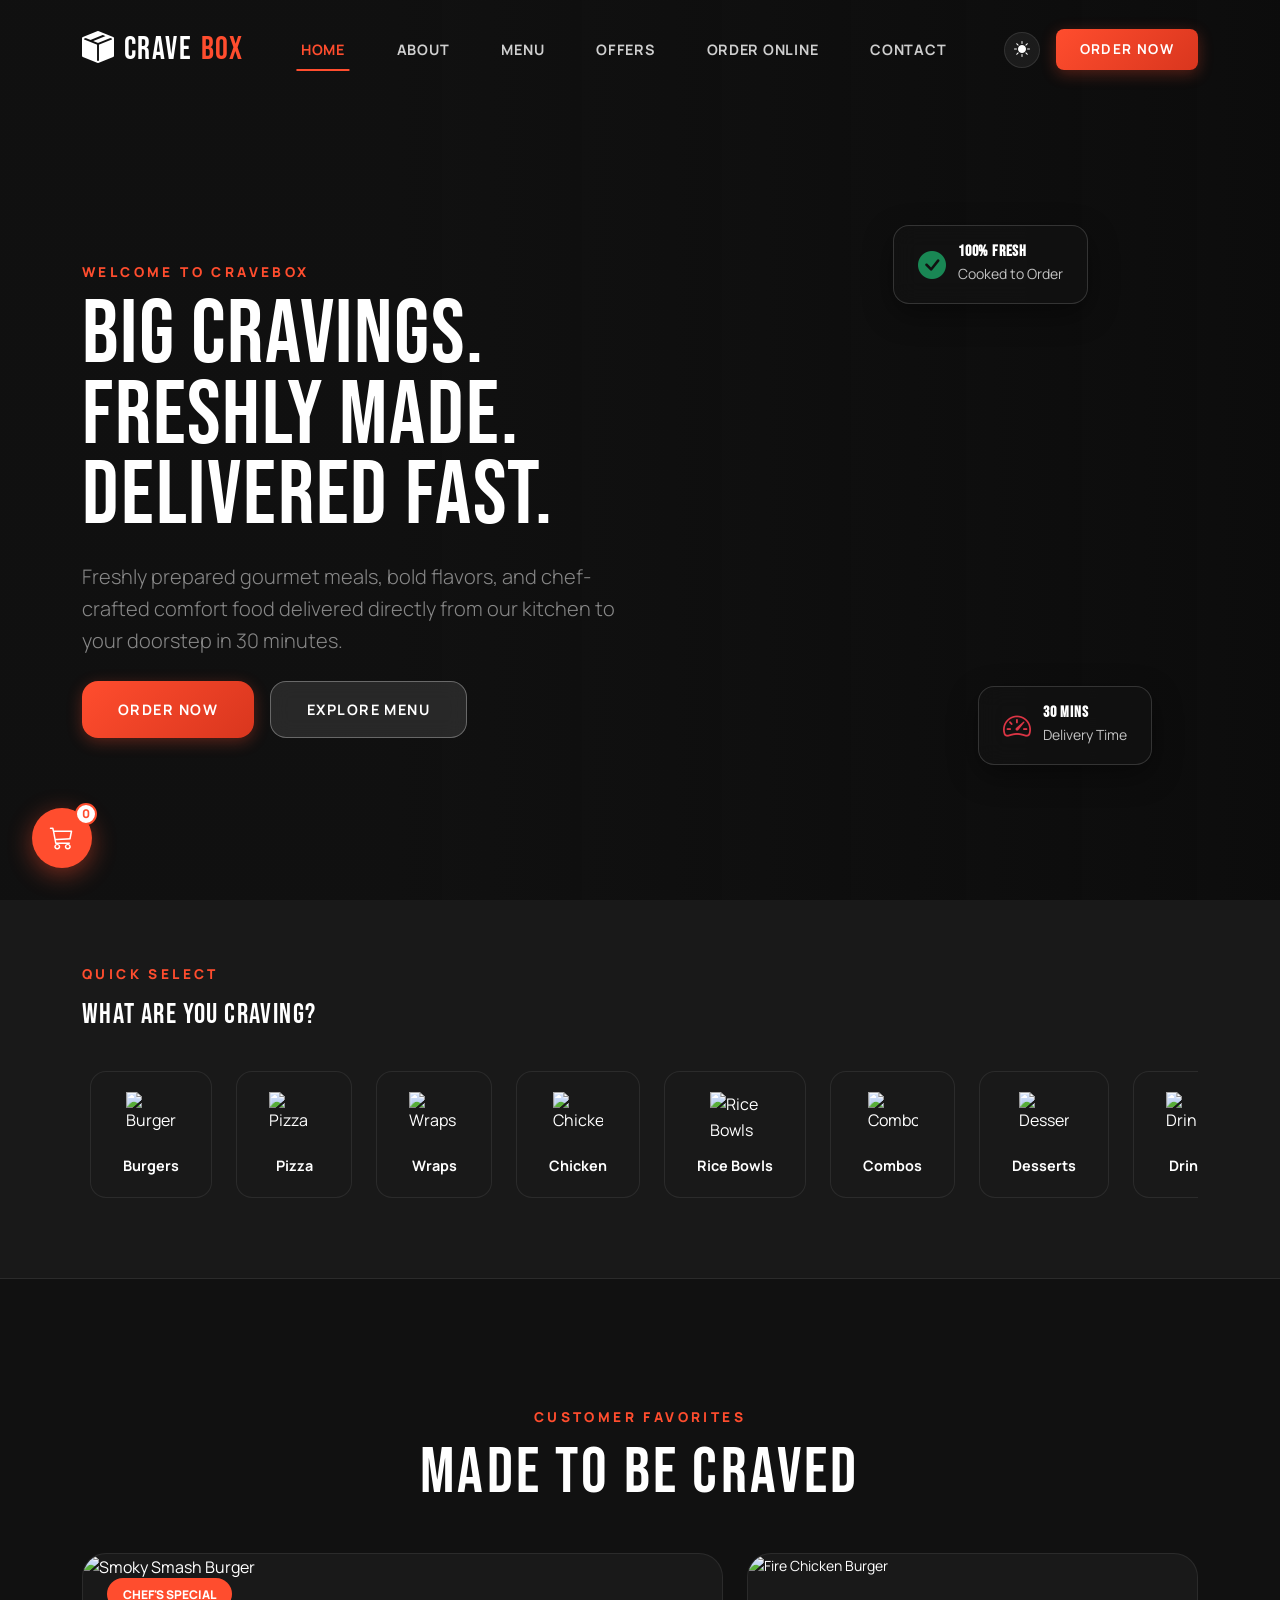
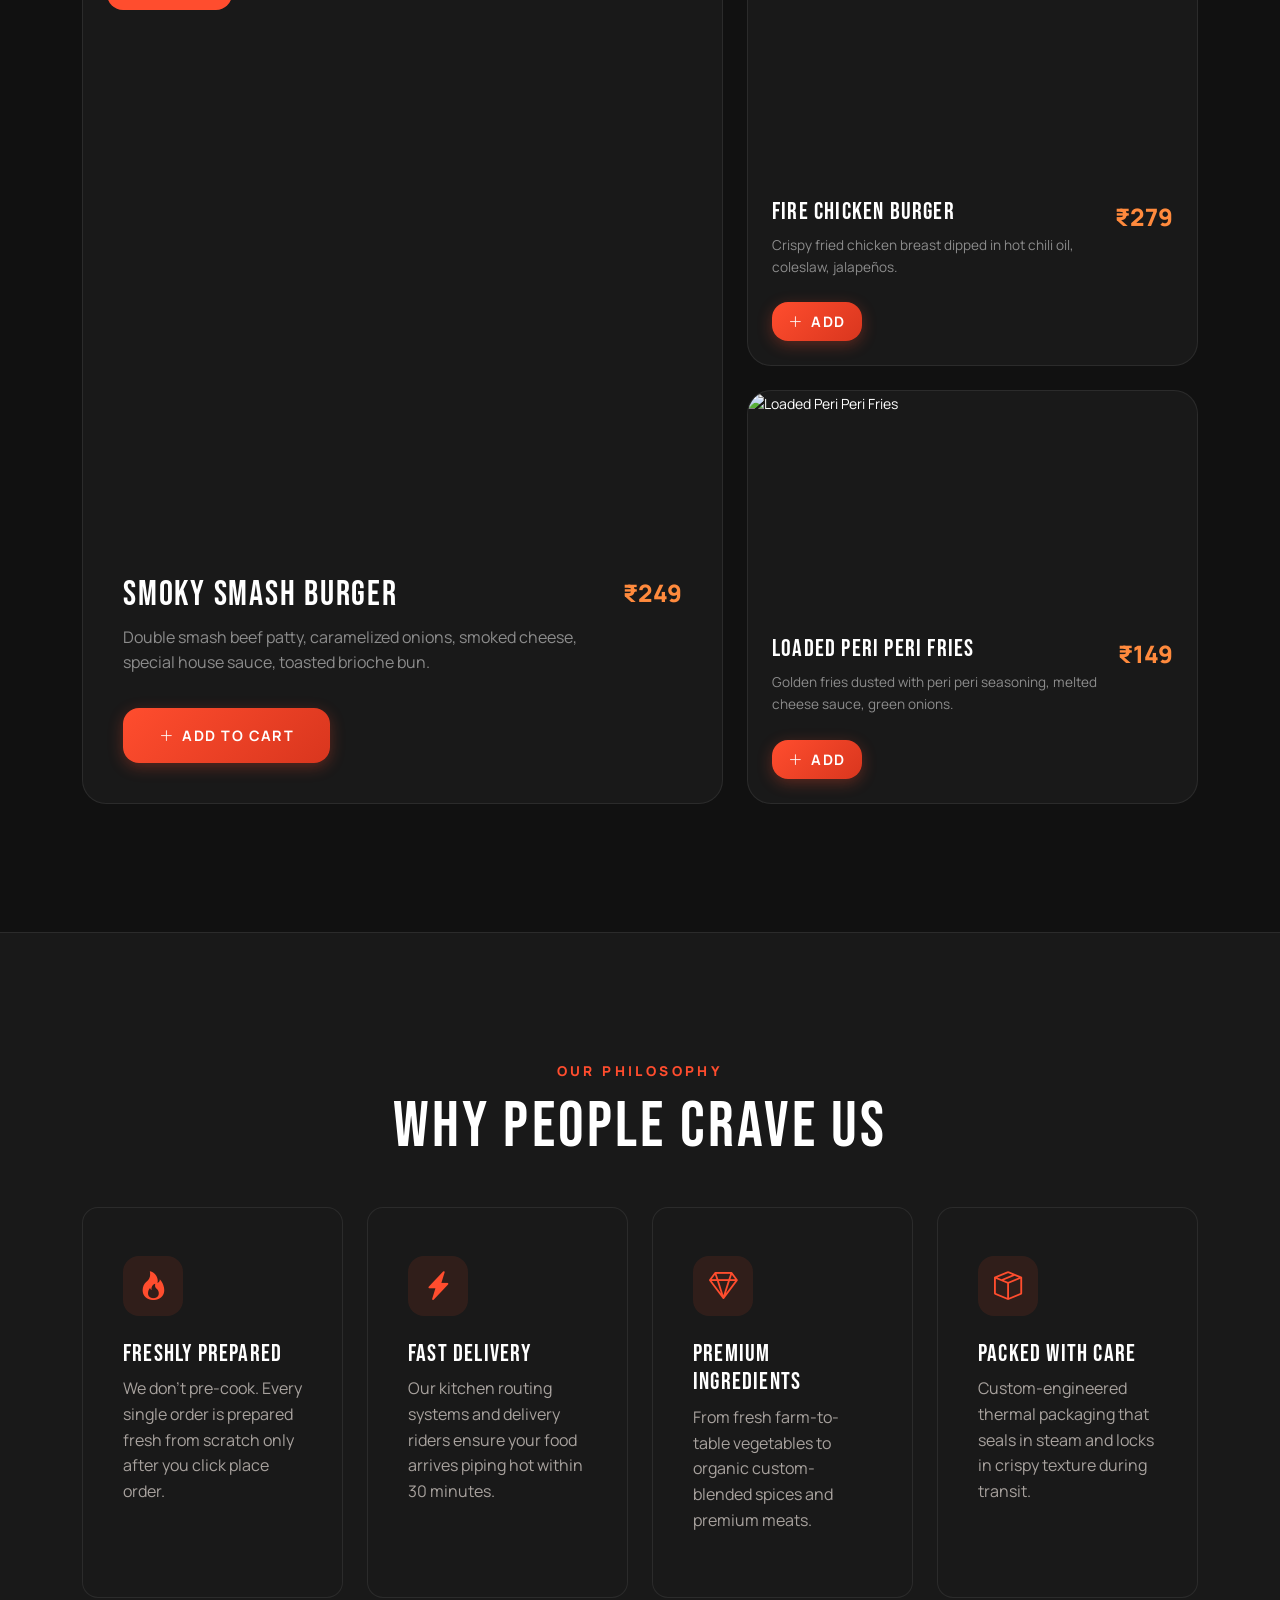
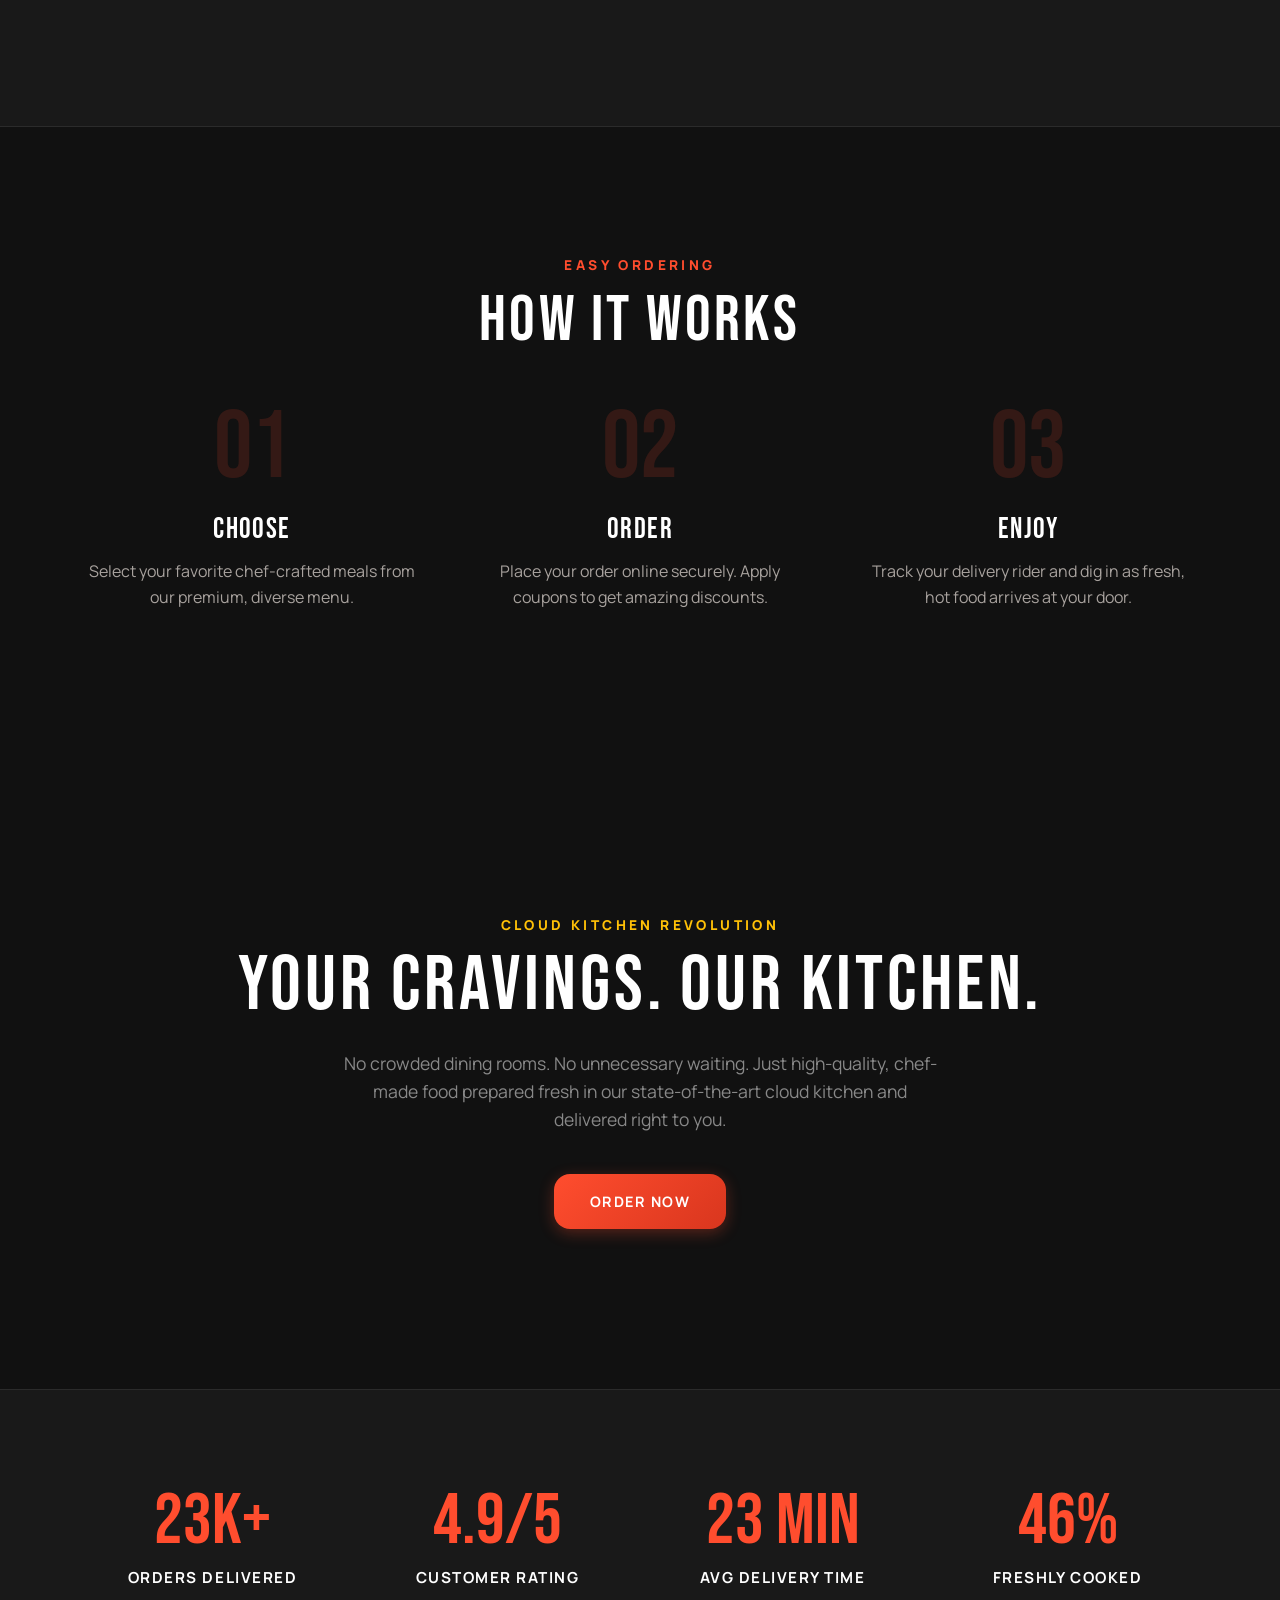
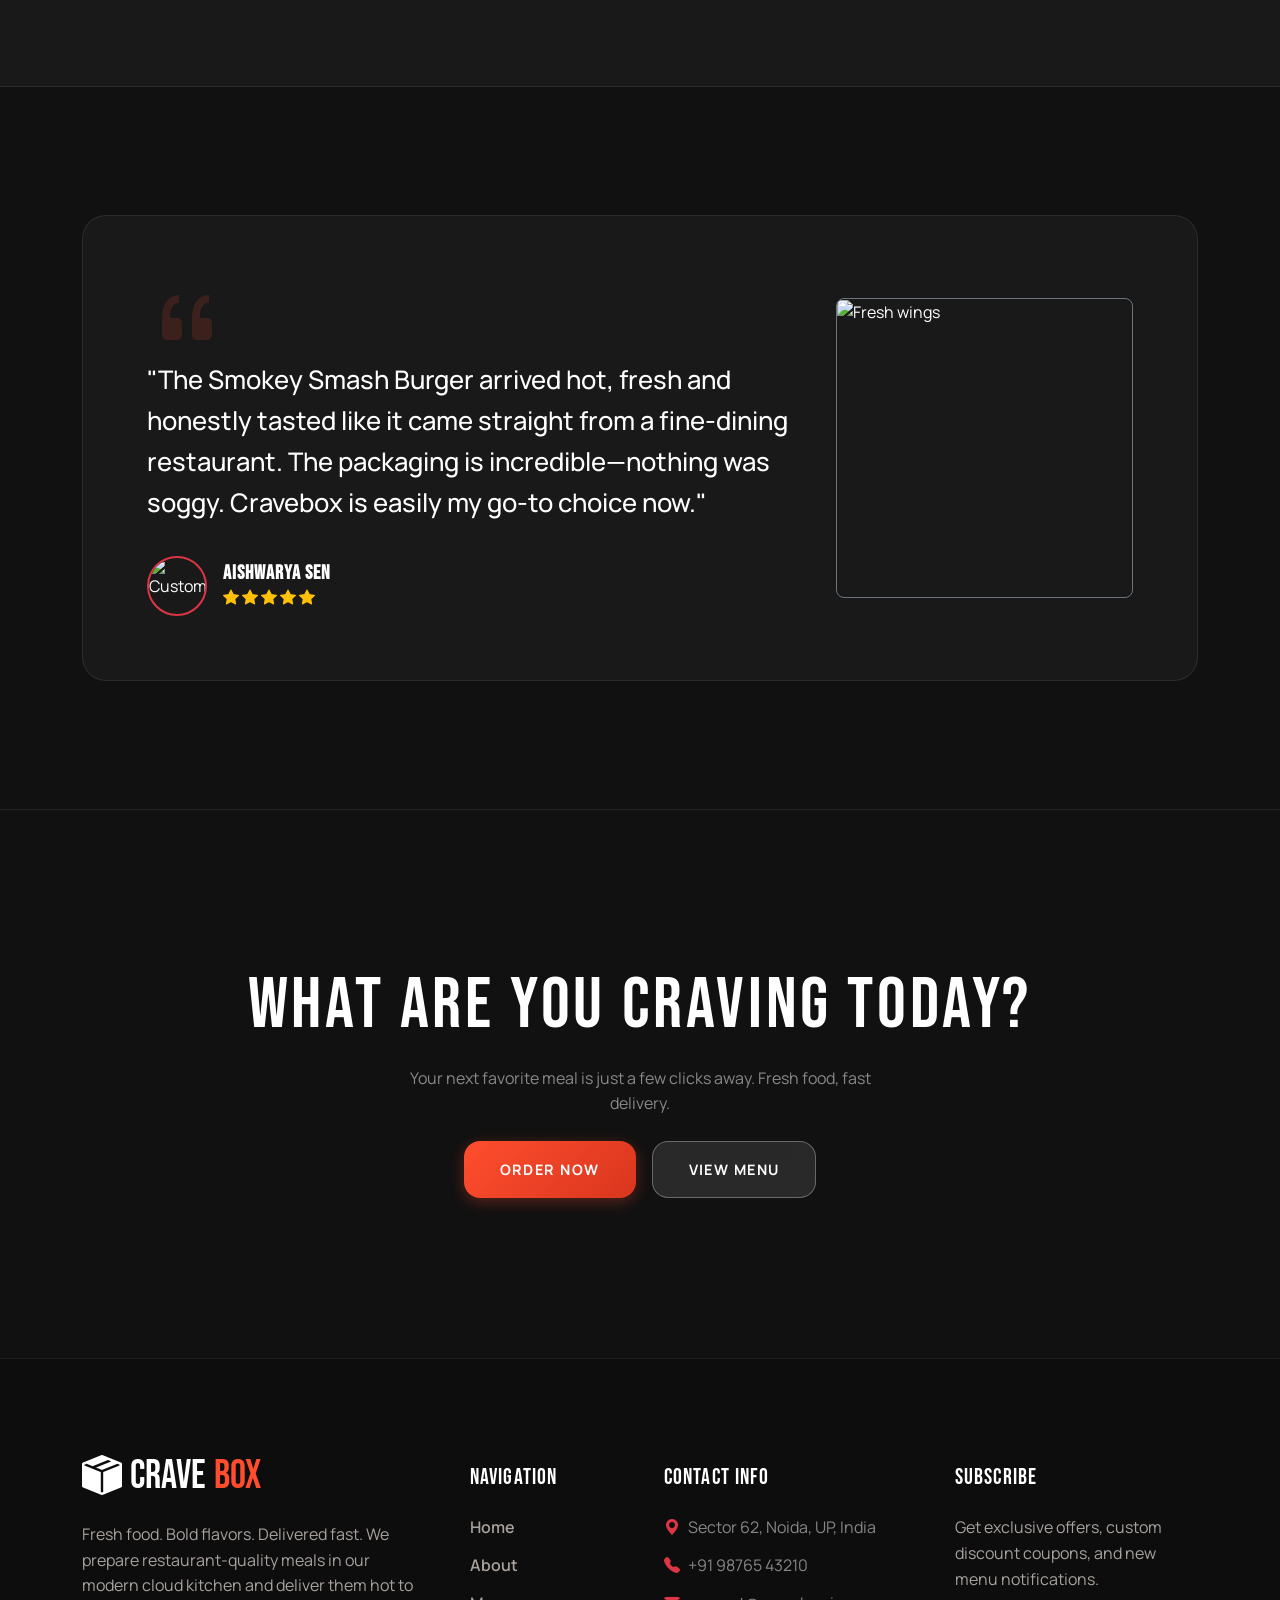
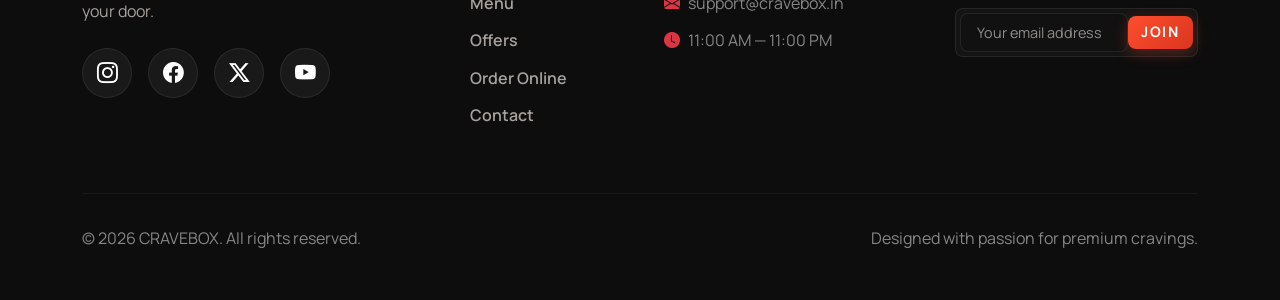
==== commit cc0a7755: "Fix UI issues, order alignment, X logo, mobile tags, auto-sliding category slider, and desktop cart " ====
--- a/index.html
+++ b/index.html
@@ -12,7 +12,7 @@
 
   <!-- Bootstrap 5 & Icons -->
   <link href="https://cdn.jsdelivr.net/npm/bootstrap@5.3.0/dist/css/bootstrap.min.css" rel="stylesheet">
-  <link href="https://cdn.jsdelivr.net/npm/bootstrap-icons@1.10.5/font/bootstrap-icons.css" rel="stylesheet">
+  <link href="https://cdn.jsdelivr.net/npm/bootstrap-icons@1.11.3/font/bootstrap-icons.css" rel="stylesheet">
 
   <!-- Custom CSS -->
   <link rel="stylesheet" href="assets/css/style.css">
@@ -91,9 +91,21 @@
           <p class="lead text-white-50 my-4 fade-up-element animated" style="max-width: 550px; animation-delay: 0.2s;">
             Freshly prepared gourmet meals, bold flavors, and chef-crafted comfort food delivered directly from our kitchen to your doorstep in 30 minutes.
           </p>
-          <div class="d-flex flex-wrap gap-3 fade-up-element animated" style="animation-delay: 0.3s;">
+          <div class="d-flex flex-wrap gap-3 fade-up-element animated hero-buttons-container" style="animation-delay: 0.3s;">
             <a href="orders.html" class="btn-crave btn-crave-primary">ORDER NOW</a>
             <a href="menu.html" class="btn-crave btn-crave-secondary">EXPLORE MENU</a>
+          </div>
+          
+          <!-- Hero Badges / Tags for Mobile View -->
+          <div class="hero-mobile-tags d-flex d-md-none gap-2 mt-4 flex-wrap fade-up-element animated" style="animation-delay: 0.4s;">
+            <div class="mobile-tag-item">
+              <i class="bi bi-speedometer2 text-danger fs-5"></i>
+              <span>30 MINS Delivery Time</span>
+            </div>
+            <div class="mobile-tag-item">
+              <i class="bi bi-check-circle-fill text-success fs-5"></i>
+              <span>100% FRESH Cooked to Order</span>
+            </div>
           </div>
         </div>
       </div>
@@ -135,7 +147,7 @@
           <span>Pizza</span>
         </a>
         <a href="menu.html" class="category-card">
-          <img src="https://images.unsplash.com/photo-1626700051175-6518c4793f4f?auto=format&fit=crop&w=80&h=80&q=80" alt="Wraps">
+          <img src="https://images.unsplash.com/photo-1565299585323-38d6b0865b47?auto=format&fit=crop&w=80&h=80&q=80" alt="Wraps">
           <span>Wraps</span>
         </a>
         <a href="menu.html" class="category-card">
@@ -433,7 +445,7 @@
           <div class="contact-social-icons">
             <a href="#" aria-label="Instagram"><i class="bi bi-instagram"></i></a>
             <a href="#" aria-label="Facebook"><i class="bi bi-facebook"></i></a>
-            <a href="#" aria-label="Twitter"><i class="bi bi-twitter"></i></a>
+            <a href="#" aria-label="X"><i class="bi bi-twitter-x"></i></a>
             <a href="#" aria-label="YouTube"><i class="bi bi-youtube"></i></a>
           </div>
         </div>
--- a/assets/css/style.css
+++ b/assets/css/style.css
@@ -43,7 +43,7 @@
   --glass-border: rgba(0, 0, 0, 0.06);
   --shadow: 0 10px 40px rgba(0, 0, 0, 0.06);
   --btn-text-color: var(--white);
-  --footer-bg: #191919;
+  --footer-bg: #E9DED0;
 }
 
 /* Reset & Base Styles */
@@ -187,6 +187,25 @@
   color: var(--text-inverse);
   transform: translateY(-3px);
   border-color: var(--text-color);
+}
+
+/* Ensure Hero Section & CTA Banner secondary buttons stay clearly visible in Light Theme */
+.hero-section .btn-crave-secondary,
+.cta-banner .btn-crave-secondary,
+body.light-theme .hero-section .btn-crave-secondary,
+body.light-theme .cta-banner .btn-crave-secondary {
+  color: #ffffff !important;
+  border-color: rgba(255, 255, 255, 0.3) !important;
+  background: rgba(255, 255, 255, 0.1) !important;
+}
+
+.hero-section .btn-crave-secondary:hover,
+.cta-banner .btn-crave-secondary:hover,
+body.light-theme .hero-section .btn-crave-secondary:hover,
+body.light-theme .cta-banner .btn-crave-secondary:hover {
+  background: #ffffff !important;
+  color: #111111 !important;
+  border-color: #ffffff !important;
 }
 
 .btn-crave-outline {
@@ -519,16 +538,42 @@
 
 .floating-badge {
   position: absolute;
-  background: var(--glass-bg);
-  backdrop-filter: blur(10px);
-  border: 1px solid var(--glass-border);
+  background: rgba(18, 18, 18, 0.85);
+  backdrop-filter: blur(12px);
+  border: 1px solid rgba(255, 255, 255, 0.15);
   padding: 1rem 1.5rem;
   border-radius: var(--border-radius);
   display: flex;
   align-items: center;
   gap: 0.75rem;
   animation: float 4s ease-in-out infinite;
-  box-shadow: var(--shadow);
+  box-shadow: 0 10px 30px rgba(0, 0, 0, 0.4);
+}
+
+.floating-badge h6,
+.floating-badge .text-white {
+  color: #ffffff !important;
+}
+
+.floating-badge small,
+.floating-badge .text-white-50 {
+  color: rgba(255, 255, 255, 0.75) !important;
+}
+
+body.light-theme .floating-badge {
+  background: rgba(255, 255, 255, 0.92) !important;
+  border: 1px solid rgba(0, 0, 0, 0.12) !important;
+  box-shadow: 0 10px 30px rgba(0, 0, 0, 0.12) !important;
+}
+
+body.light-theme .floating-badge h6,
+body.light-theme .floating-badge .text-white {
+  color: #111111 !important;
+}
+
+body.light-theme .floating-badge small,
+body.light-theme .floating-badge .text-white-50 {
+  color: #5A5450 !important;
 }
 
 @keyframes float {
@@ -554,6 +599,48 @@
 [dir="rtl"] .badge-order {
   left: 15%;
   right: auto;
+}
+
+/* Hero Mobile Tags & Alignment */
+.hero-mobile-tags {
+  display: flex;
+  gap: 0.75rem;
+  margin-top: 1.5rem;
+  flex-wrap: wrap;
+}
+
+.mobile-tag-item {
+  background: rgba(18, 18, 18, 0.75);
+  backdrop-filter: blur(8px);
+  border: 1px solid rgba(255, 255, 255, 0.15);
+  padding: 0.5rem 1rem;
+  border-radius: 50px;
+  display: flex;
+  align-items: center;
+  gap: 0.5rem;
+  font-size: 0.85rem;
+  font-weight: 700;
+  color: var(--white);
+  box-shadow: 0 4px 15px rgba(0,0,0,0.2);
+}
+
+body.light-theme .mobile-tag-item {
+  background: rgba(255, 255, 255, 0.92);
+  border-color: rgba(0, 0, 0, 0.12);
+  color: #111111;
+  box-shadow: 0 4px 15px rgba(0,0,0,0.08);
+}
+
+@media (max-width: 576px) {
+  .hero-buttons-container {
+    flex-direction: column;
+    width: 100%;
+  }
+  .hero-buttons-container .btn-crave {
+    width: 100%;
+    justify-content: center;
+    text-align: center;
+  }
 }
 
 /* Category Slider */
@@ -571,6 +658,7 @@
   overflow-x: auto;
   padding: 1rem 0.5rem;
   scrollbar-width: none; /* Firefox */
+  scroll-behavior: auto !important;
 }
 
 .category-scroll::-webkit-scrollbar {
@@ -1289,6 +1377,20 @@
   }
 }
 
+/* Order Page Layout Grid */
+.order-layout-grid {
+  display: grid;
+  grid-template-columns: 1fr 420px;
+  gap: 2.5rem;
+  align-items: start;
+}
+
+@media (max-width: 991px) {
+  .order-layout-grid {
+    grid-template-columns: 1fr;
+  }
+}
+
 .order-categories-tabs {
   display: flex;
   gap: 0.5rem;
@@ -1314,10 +1416,13 @@
   transition: var(--transition);
 }
 
+.order-tab:hover,
 .order-tab.active {
   background: var(--accent-red);
   color: var(--white);
   border-color: var(--accent-red);
+  transform: translateY(-2px);
+  box-shadow: 0 4px 15px rgba(255, 77, 46, 0.3);
 }
 
 .order-item-list {
@@ -1388,38 +1493,48 @@
 }
 
 .qty-control {
-  display: flex;
+  display: inline-flex;
   align-items: center;
   border: 1px solid var(--border-color);
   border-radius: 50px;
-  padding: 0.25rem;
+  padding: 2px 6px;
   background: var(--primary-bg);
+  flex-shrink: 0;
 }
 
 .qty-btn {
-  background: transparent;
-  border: none;
-  color: var(--text-color);
-  width: 32px;
-  height: 32px;
-  border-radius: 50%;
-  font-size: 1rem;
+  background: transparent !important;
+  border: none !important;
+  color: var(--text-color) !important;
+  width: 26px !important;
+  height: 26px !important;
+  min-width: 26px !important;
+  border-radius: 50% !important;
+  font-size: 0.95rem !important;
+  font-weight: 700 !important;
   cursor: pointer;
   transition: var(--transition);
-  display: flex;
-  align-items: center;
-  justify-content: center;
+  display: flex !important;
+  align-items: center !important;
+  justify-content: center !important;
+  padding: 0 !important;
+  margin: 0 !important;
+  line-height: 1 !important;
+  box-shadow: none !important;
 }
 
 .qty-btn:hover {
-  background: var(--accent-red);
-  color: var(--white);
+  background: var(--accent-red) !important;
+  color: var(--white) !important;
 }
 
 .qty-val {
   font-weight: 700;
-  width: 30px;
+  font-size: 0.85rem;
+  width: 22px;
   text-align: center;
+  color: var(--text-color);
+  display: inline-block;
 }
 
 /* Cart Panel Sticky */
@@ -1434,6 +1549,15 @@
   max-height: calc(100vh - 160px);
   display: flex;
   flex-direction: column;
+  z-index: 5;
+}
+
+@media (max-width: 991px) {
+  .sticky-cart-panel {
+    position: static;
+    max-height: none;
+    margin-top: 2rem;
+  }
 }
 
 .cart-title {
@@ -1445,20 +1569,23 @@
   display: flex;
   justify-content: space-between;
   align-items: center;
+  color: var(--text-color);
 }
 
 .cart-items-container {
   overflow-y: auto;
   flex-grow: 1;
+  max-height: 280px;
   margin-bottom: 1.5rem;
   display: flex;
   flex-direction: column;
-  gap: 1.25rem;
+  gap: 1rem;
+  padding-right: 0.25rem;
 }
 
 .cart-empty-msg {
   text-align: center;
-  padding: 3rem 0;
+  padding: 2rem 0;
   color: var(--muted-text);
 }
 
@@ -1466,21 +1593,29 @@
   display: flex;
   justify-content: space-between;
   align-items: center;
-  border-bottom: 1px solid rgba(255, 255, 255, 0.05);
-  padding-bottom: 0.75rem;
+  gap: 1rem;
+  border-bottom: 1px solid var(--border-color);
+  padding: 0.75rem 0;
+  width: 100%;
 }
 
 body.light-theme .cart-item-row {
-  border-bottom: 1px solid rgba(0, 0, 0, 0.05);
+  border-bottom: 1px solid var(--border-color);
 }
 
 .cart-item-info {
-  flex-grow: 1;
+  flex: 1 1 auto;
+  min-width: 0;
+  padding-right: 0.5rem;
 }
 
 .cart-item-title {
   font-weight: 700;
   font-size: 0.95rem;
+  color: var(--text-color);
+  line-height: 1.3;
+  margin-bottom: 0.2rem;
+  word-break: break-word;
 }
 
 .cart-item-price-info {
@@ -1491,7 +1626,7 @@
 .cart-item-actions {
   display: flex;
   align-items: center;
-  gap: 0.75rem;
+  gap: 0.5rem;
   flex-shrink: 0;
 }
 
@@ -1508,6 +1643,12 @@
   display: inline-flex;
   align-items: center;
   justify-content: center;
+  transition: var(--transition);
+}
+
+.sticky-cart-panel #apply-promo-btn:hover {
+  transform: translateY(-2px);
+  box-shadow: 0 4px 15px rgba(255, 77, 46, 0.4);
 }
 
 .cart-item-remove {
@@ -1569,20 +1710,50 @@
   margin-bottom: 0.5rem;
 }
 
-.premium-form-control {
+.premium-form-control,
+.form-control,
+input[type="text"],
+input[type="email"],
+input[type="tel"],
+textarea {
   width: 100%;
-  background: var(--primary-bg);
-  border: 1px solid var(--border-color);
-  color: var(--text-color);
+  background-color: var(--primary-bg) !important;
+  border: 1px solid var(--border-color) !important;
+  color: var(--text-color) !important;
   border-radius: var(--border-radius-sm);
   padding: 0.85rem 1.25rem;
   transition: var(--transition);
 }
 
-.premium-form-control:focus {
+.premium-form-control:focus,
+.form-control:focus,
+input[type="text"]:focus,
+input[type="email"]:focus,
+input[type="tel"]:focus,
+textarea:focus {
   outline: none;
-  border-color: var(--accent-red);
-  box-shadow: 0 0 0 3px rgba(255, 77, 46, 0.15);
+  background-color: var(--primary-bg) !important;
+  color: var(--text-color) !important;
+  border-color: var(--accent-red) !important;
+  box-shadow: 0 0 0 3px rgba(255, 77, 46, 0.2) !important;
+}
+
+::placeholder,
+.premium-form-control::placeholder,
+.form-control::placeholder {
+  color: var(--muted-text) !important;
+  opacity: 0.85 !important;
+}
+
+input:-webkit-autofill,
+input:-webkit-autofill:hover, 
+input:-webkit-autofill:focus,
+textarea:-webkit-autofill,
+textarea:-webkit-autofill:hover,
+textarea:-webkit-autofill:focus {
+  -webkit-text-fill-color: var(--text-color) !important;
+  -webkit-box-shadow: 0 0 0px 1000px var(--primary-bg) inset !important;
+  transition: background-color 5000s ease-in-out 0s;
 }
 
 /* Order Progress Visual */
@@ -1825,6 +1996,8 @@
   background-color: var(--footer-bg);
   border-top: 1px solid var(--border-color);
   padding: 6rem 0 3rem;
+  color: var(--text-color);
+  transition: background-color 0.5s ease;
 }
 
 .footer-logo {
@@ -1836,6 +2009,7 @@
   align-items: center;
   gap: 0.5rem;
   margin-bottom: 1.5rem;
+  line-height: 1;
 }
 
 .footer-logo span {
@@ -1843,13 +2017,20 @@
 }
 
 .footer-link-heading {
+  font-family: var(--font-headings);
   font-size: 1.4rem;
+  line-height: 1.2;
+  margin-top: 0.6rem;
   margin-bottom: 1.5rem;
   color: var(--white);
+  text-transform: uppercase;
+  letter-spacing: 0.05em;
 }
 
 .footer-links-list {
   list-style: none;
+  padding: 0;
+  margin: 0;
   display: flex;
   flex-direction: column;
   gap: 0.75rem;
@@ -1874,6 +2055,7 @@
 
 .newsletter-form {
   display: flex;
+  align-items: center;
   border: 1px solid var(--border-color);
   border-radius: var(--border-radius-sm);
   padding: 0.25rem;
@@ -1885,7 +2067,9 @@
   background: transparent;
   border: none;
   color: var(--white);
-  padding: 0.5rem 1rem;
+  padding: 0.6rem 1rem;
+  font-size: 0.9rem;
+  line-height: 1.2;
 }
 
 .newsletter-form input:focus {
@@ -1894,6 +2078,13 @@
 
 .newsletter-form button {
   border-radius: var(--border-radius-sm);
+  display: inline-flex !important;
+  align-items: center !important;
+  justify-content: center !important;
+  padding: 0.6rem 1.25rem !important;
+  line-height: 1 !important;
+  white-space: nowrap;
+  margin: 0;
 }
 
 .footer-bottom {
@@ -1905,6 +2096,48 @@
   align-items: center;
   flex-wrap: wrap;
   gap: 1.5rem;
+}
+
+/* Light Theme Footer Adaptations */
+body.light-theme .crave-footer .footer-logo,
+body.light-theme .crave-footer .footer-link-heading {
+  color: var(--text-color) !important;
+}
+
+body.light-theme .crave-footer p,
+body.light-theme .crave-footer .footer-links-list li,
+body.light-theme .crave-footer .footer-links-list a,
+body.light-theme .crave-footer .footer-bottom p {
+  color: var(--muted-text) !important;
+}
+
+body.light-theme .crave-footer .footer-links-list a:hover {
+  color: var(--accent-red) !important;
+}
+
+body.light-theme .crave-footer .newsletter-form {
+  background: var(--card-bg);
+  border-color: var(--border-color);
+}
+
+body.light-theme .crave-footer .newsletter-form input {
+  color: var(--text-color) !important;
+}
+
+body.light-theme .crave-footer .contact-social-icons a {
+  background: var(--card-bg);
+  color: var(--text-color);
+  border: 1px solid var(--border-color);
+}
+
+body.light-theme .crave-footer .contact-social-icons a:hover {
+  background: var(--accent-red);
+  color: var(--white);
+  border-color: var(--accent-red);
+}
+
+body.light-theme .crave-footer .footer-bottom {
+  border-top: 1px solid var(--border-color);
 }
 
 /* Premium Page Transition Overlay */
@@ -2195,7 +2428,7 @@
   transform: translateY(0);
 }
 
-/* Floating Cart Counter Badge on Mobile */
+/* Floating Cart Counter Badge (Desktop & Mobile) */
 .mobile-cart-badge {
   position: fixed;
   bottom: 2rem;
@@ -2205,11 +2438,11 @@
   width: 60px;
   height: 60px;
   border-radius: 50%;
-  display: none;
+  display: flex !important;
   align-items: center;
   justify-content: center;
   font-size: 1.5rem;
-  box-shadow: 0 4px 20px rgba(255, 77, 46, 0.4);
+  box-shadow: 0 6px 25px rgba(255, 77, 46, 0.45);
   cursor: pointer;
   z-index: 999;
   text-decoration: none;
@@ -2223,6 +2456,7 @@
 
 .mobile-cart-badge:hover {
   transform: scale(1.1);
+  box-shadow: 0 8px 30px rgba(255, 77, 46, 0.6);
 }
 
 .mobile-cart-count {
@@ -2242,12 +2476,6 @@
   border: 2px solid var(--accent-red);
 }
 
-@media (max-width: 991px) {
-  .mobile-cart-badge {
-    display: flex;
-  }
-}
-
 /* Hero Animations Keyframes */
 @keyframes badgeReveal {
   0% {
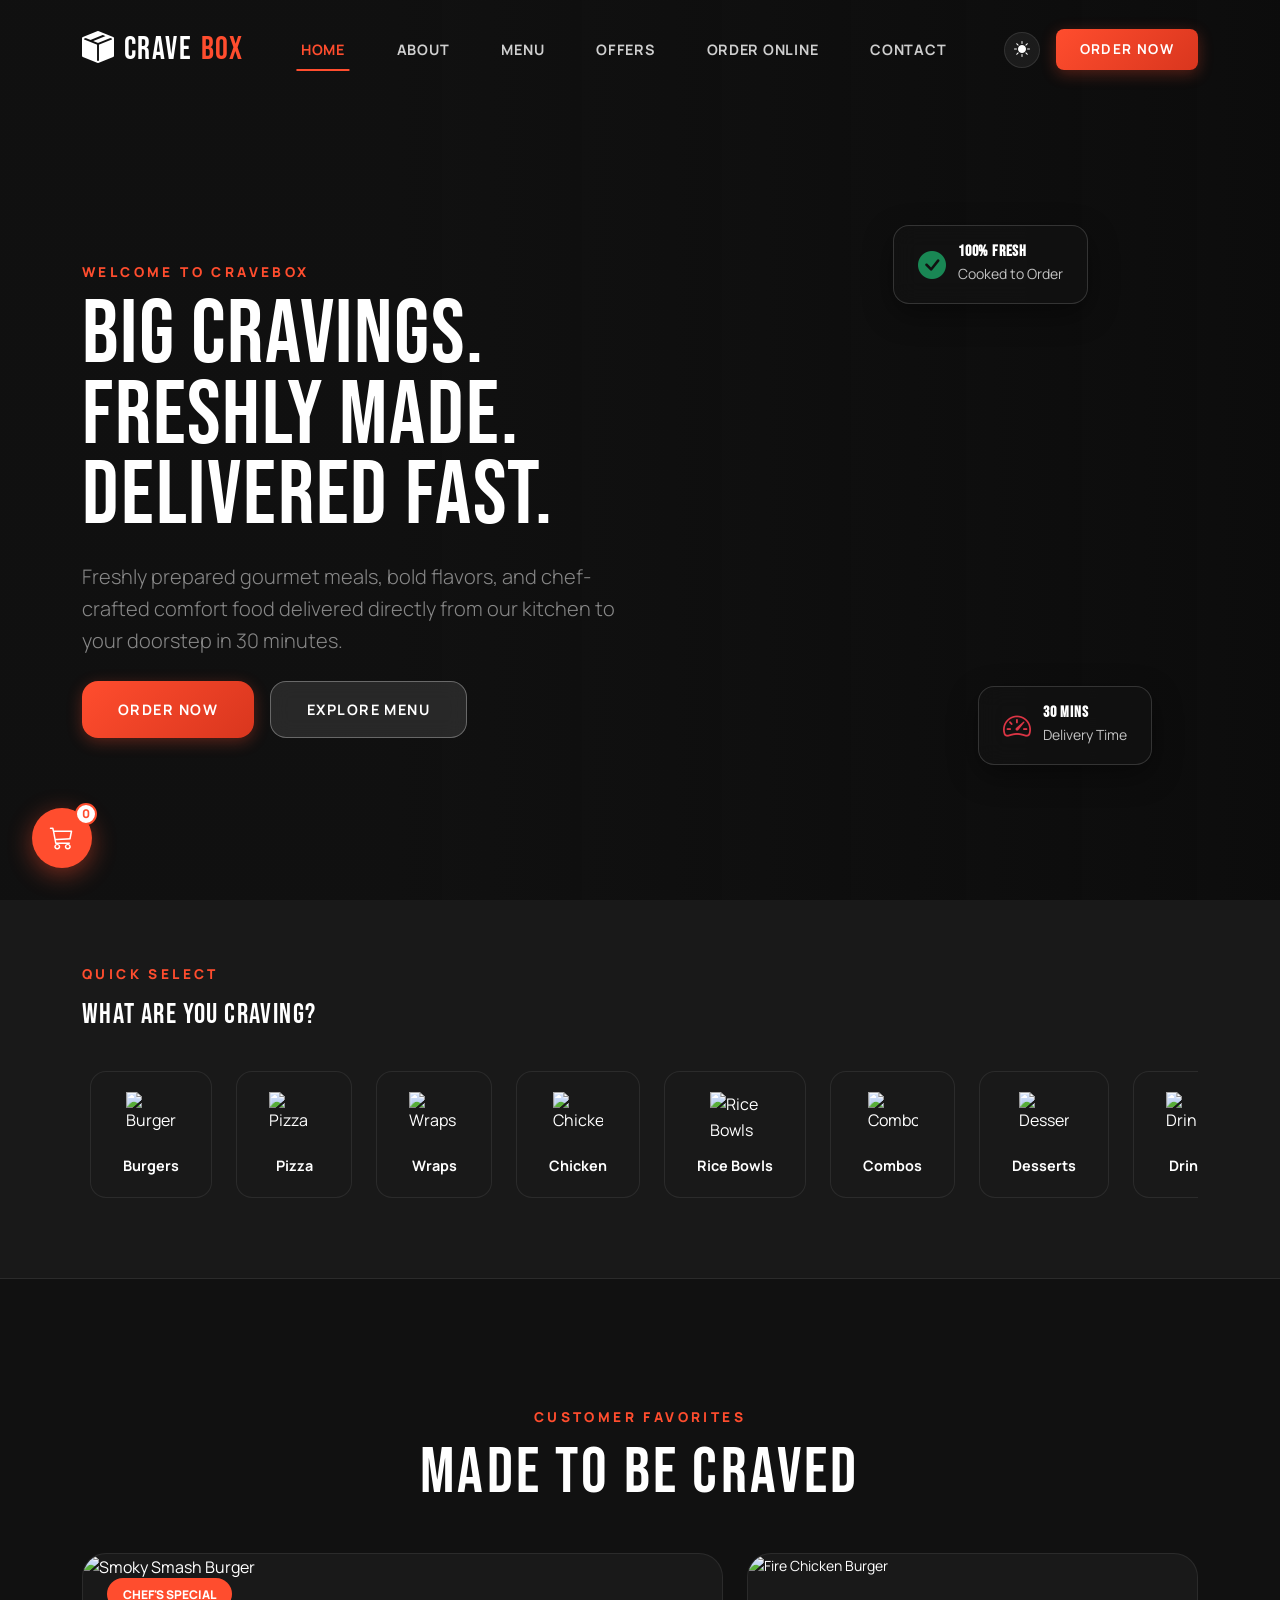
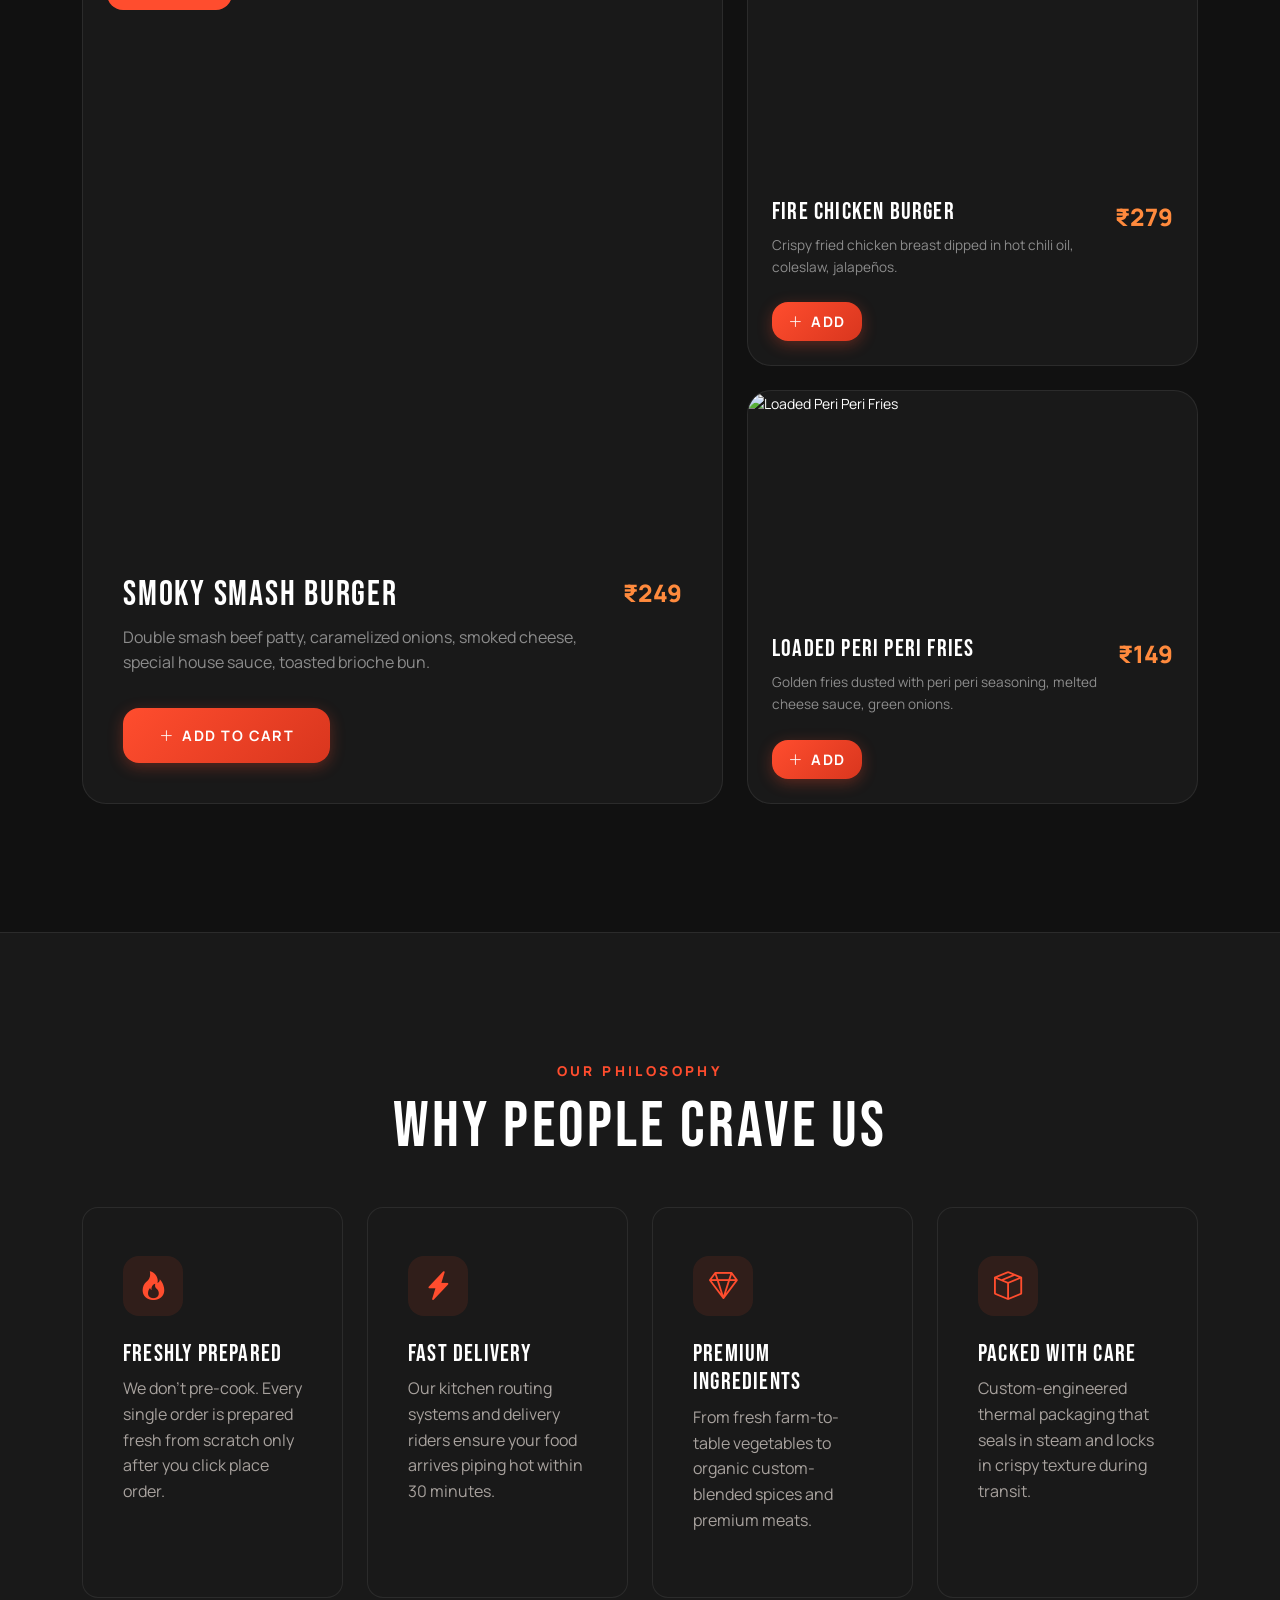
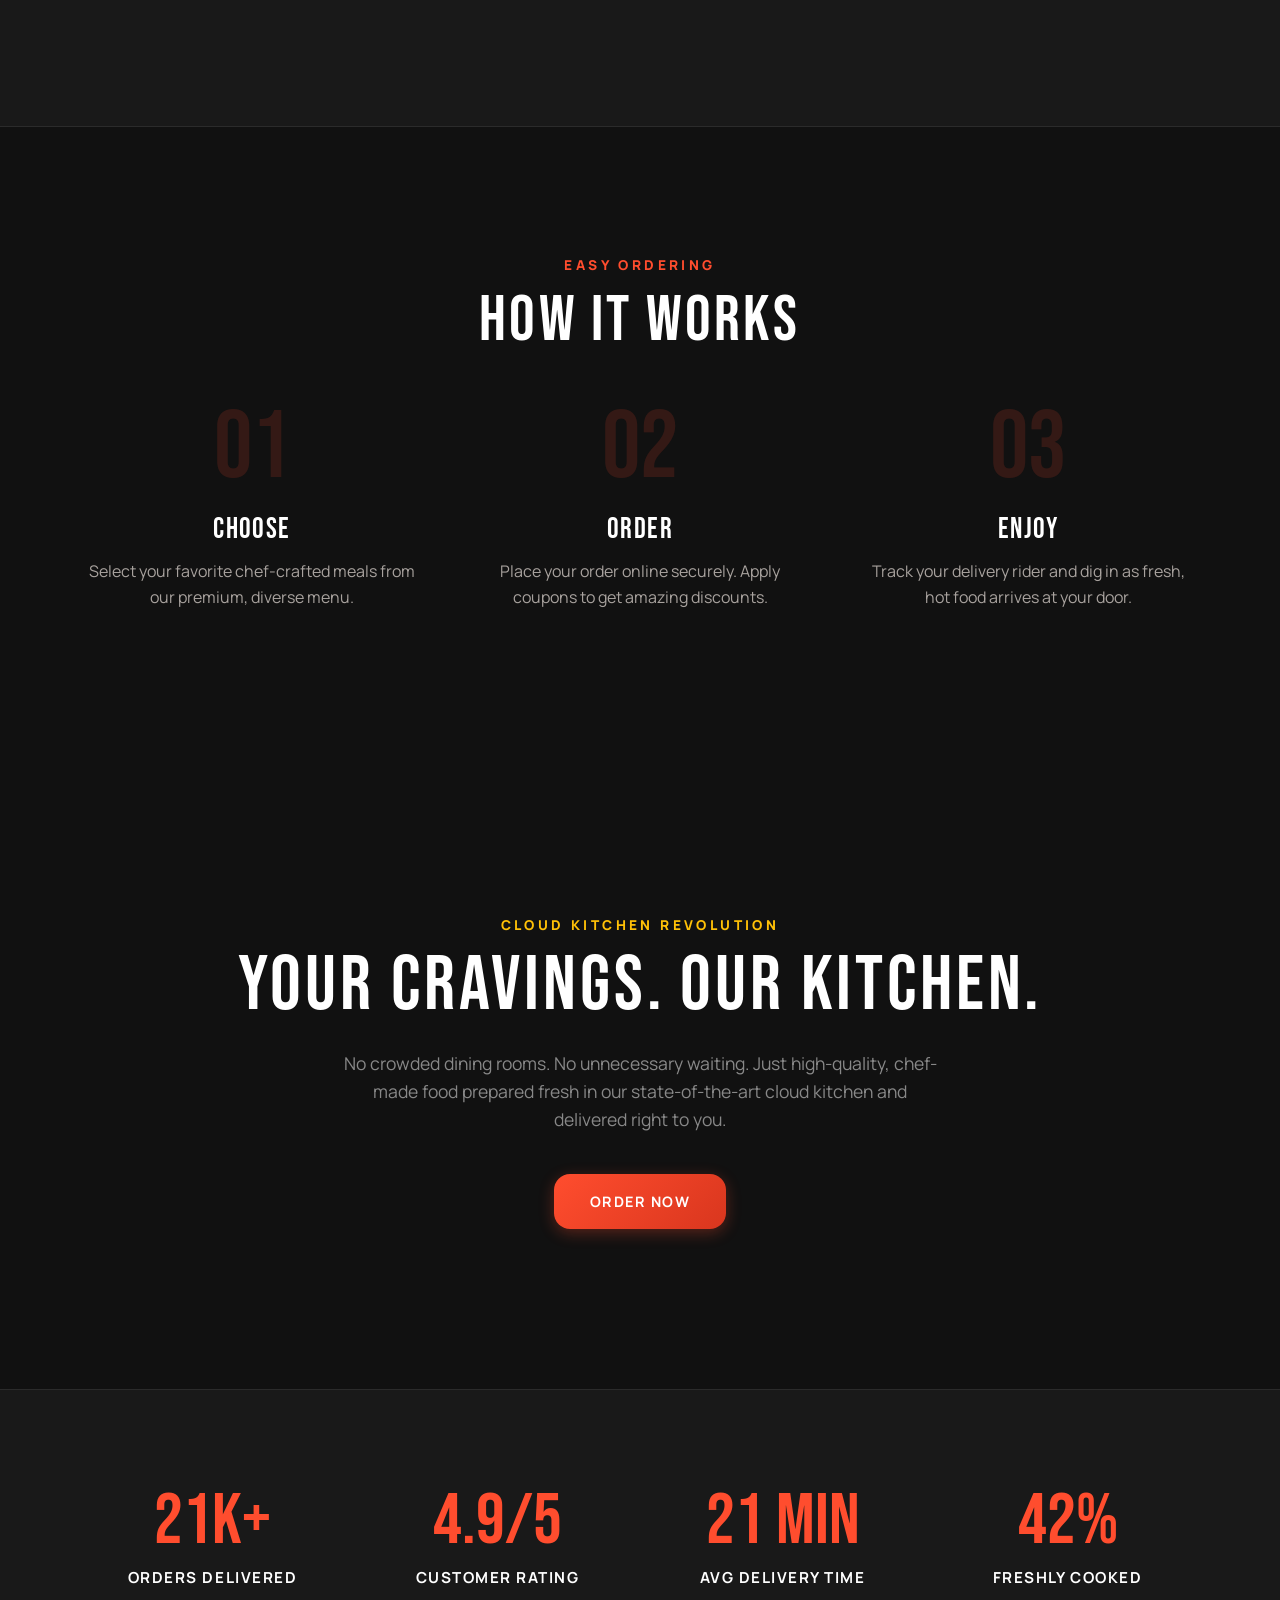
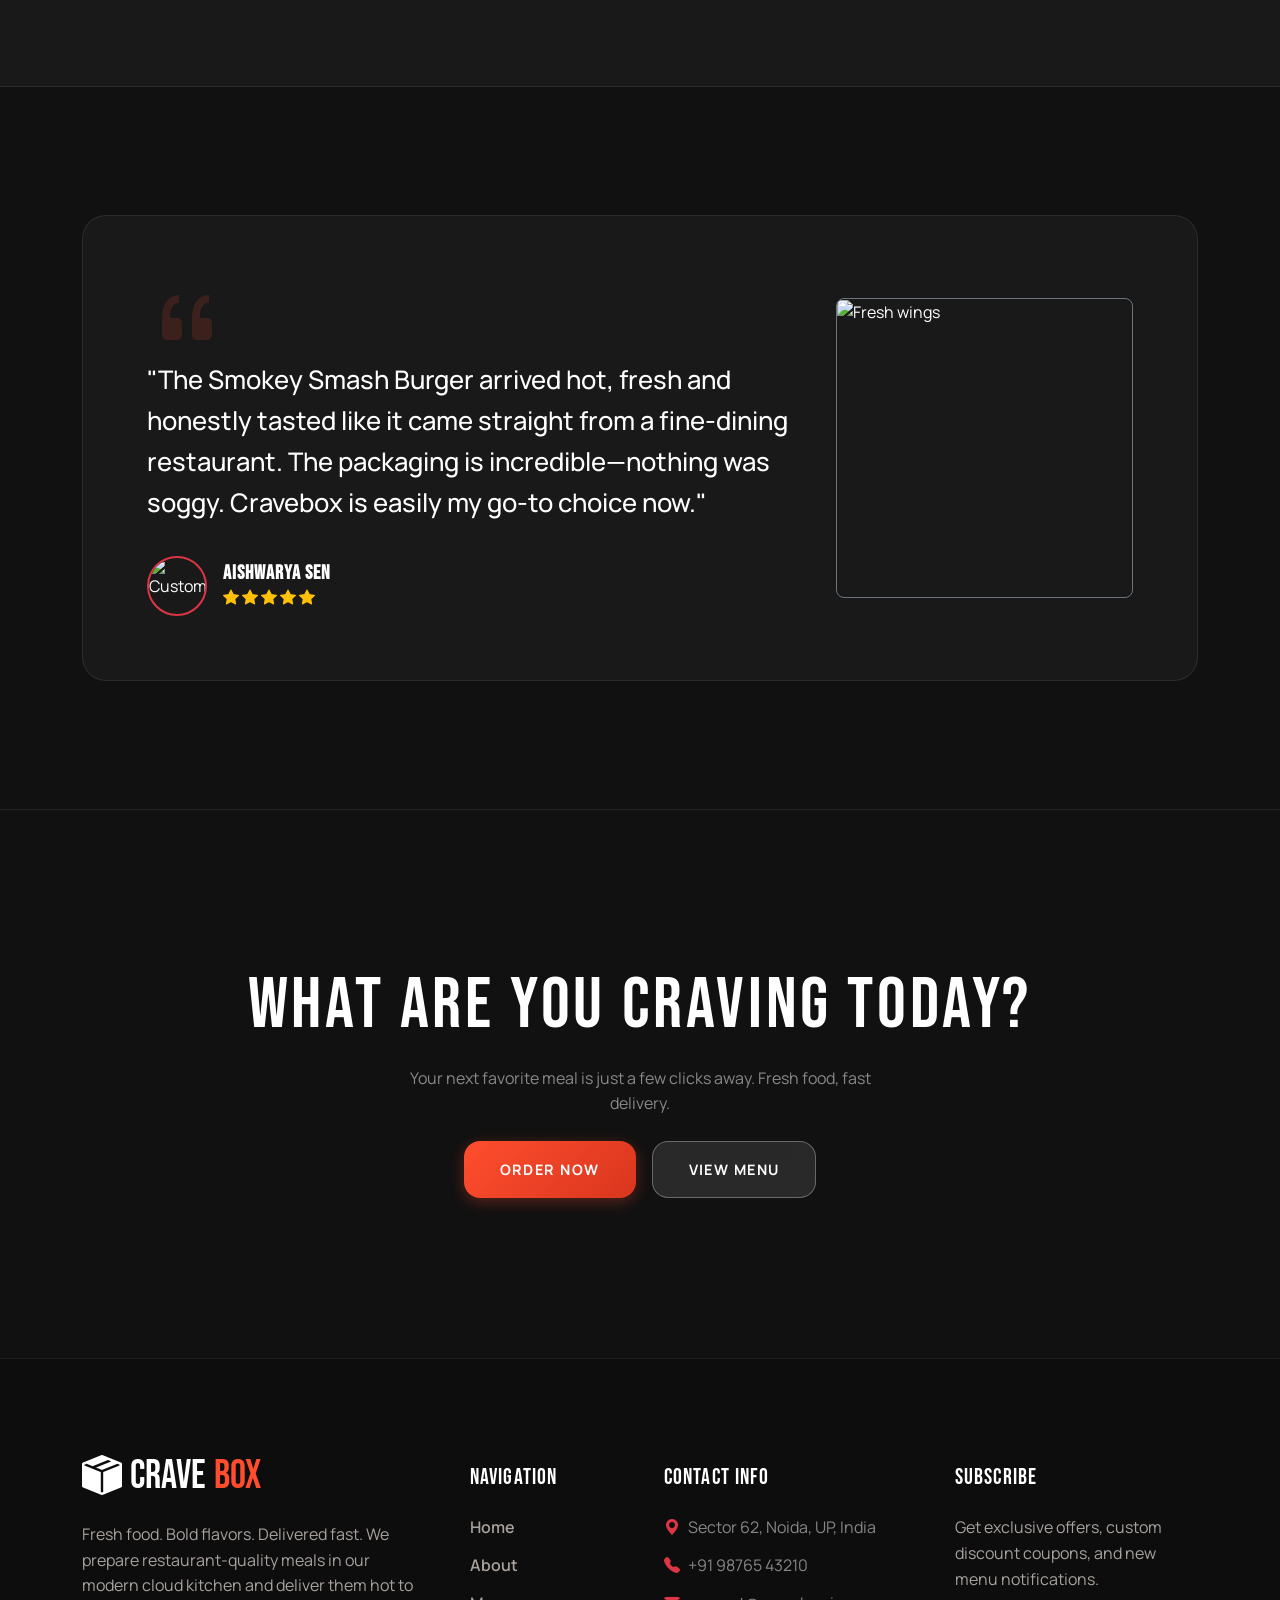
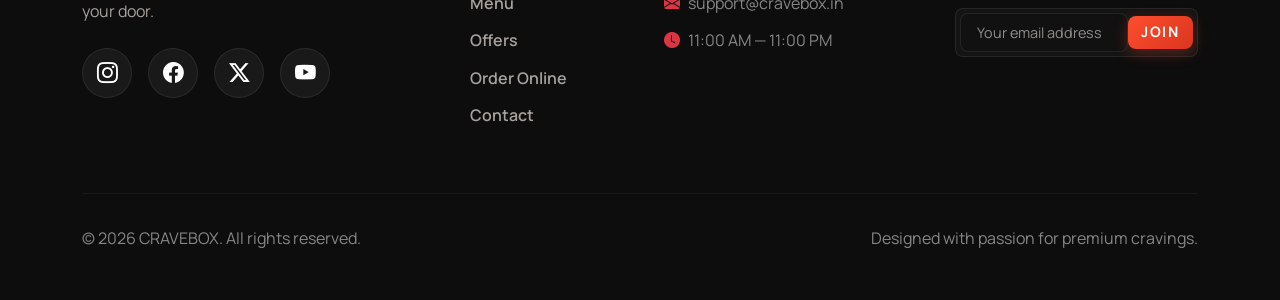
==== commit 0847398d: "Add favicon across all site pages" ====
--- a/index.html
+++ b/index.html
@@ -3,6 +3,11 @@
 <head>
   <meta charset="UTF-8">
   <meta name="viewport" content="width=device-width, initial-scale=1.0">
+  <!-- Favicon -->
+  <link rel="icon" type="image/svg+xml" href="assets/favicon.svg">
+  <link rel="shortcut icon" href="assets/favicon.svg" type="image/x-icon">
+  <link rel="apple-touch-icon" href="assets/favicon.svg">
+
   <!-- SEO Tags -->
   <title>CRAVEBOX — Fresh Food. Fast Delivery.</title>
   <meta name="description" content="Premium Cloud Kitchen delivering restaurant-quality fresh burgers, pizza, wraps, rice bowls and desserts straight to your doorstep. Hot, fast, and satisfying.">
